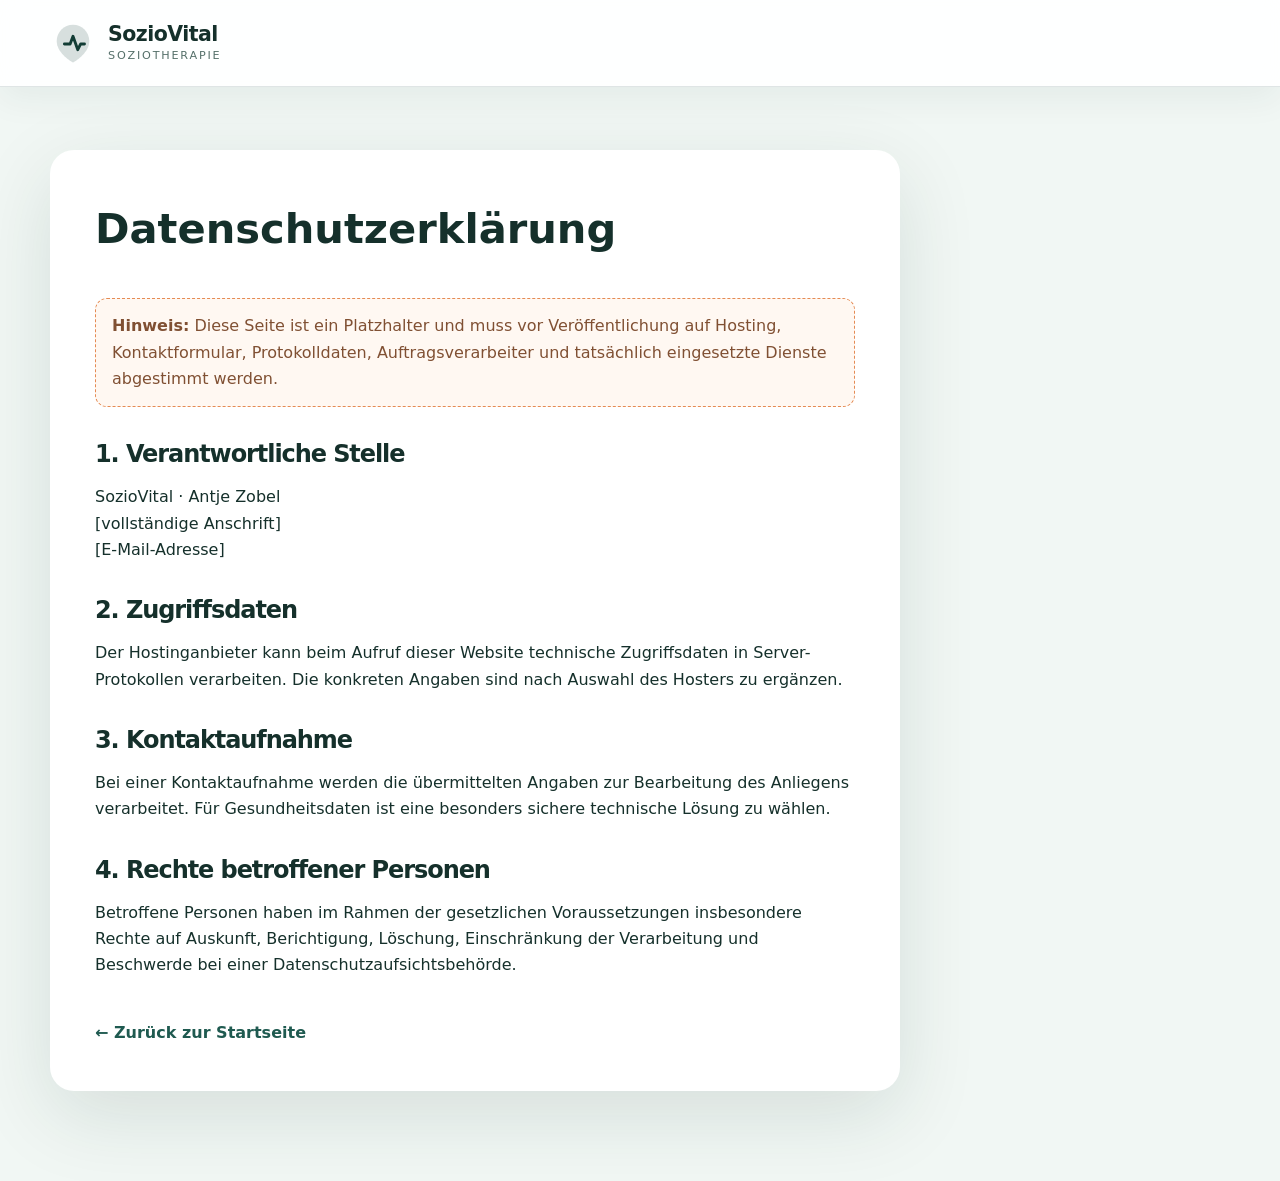
==== datenschutz.html @ 26640a77 "Add files via upload" ====
<!doctype html>
<html lang="de">
<head>
  <meta charset="utf-8">
  <meta name="viewport" content="width=device-width, initial-scale=1">
  <meta name="description" content="Datenschutzhinweise für die Website von SozioVital.">
  <meta name="robots" content="index,follow">
  <link rel="canonical" href="https://www.soziovital.de/datenschutz.html">
  <title>Datenschutz | SozioVital</title>
  <link rel="stylesheet" href="styles.css">
</head>
<body>
  <header class="site-header scrolled">
    <div class="container header-inner">
      <a class="brand" href="index.html">
        <span class="brand-mark" aria-hidden="true"><svg viewBox="0 0 48 48"><path d="M24 5C14.6 5 7 12.6 7 22c0 12 13.6 20.5 16.3 22.1.4.2 1 .2 1.4 0C27.4 42.5 41 34 41 22 41 12.6 33.4 5 24 5Z" fill="currentColor" opacity=".16"/><path d="M15 25h6l3-8 5 14 3-6h4" fill="none" stroke="currentColor" stroke-width="3" stroke-linecap="round" stroke-linejoin="round"/></svg></span>
        <span class="brand-copy"><strong>SozioVital</strong><small>Soziotherapie</small></span>
      </a>
    </div>
  </header>
  <main class="legal-page">
    <div class="container">
      <article class="legal-card">
        <h1>Datenschutzerklärung</h1>
        <p class="placeholder"><strong>Hinweis:</strong> Diese Seite ist ein Platzhalter und muss vor Veröffentlichung auf Hosting, Kontaktformular, Protokolldaten, Auftragsverarbeiter und tatsächlich eingesetzte Dienste abgestimmt werden.</p>
        <h2>1. Verantwortliche Stelle</h2>
        <p>SozioVital · Antje Zobel<br>[vollständige Anschrift]<br>[E-Mail-Adresse]</p>
        <h2>2. Zugriffsdaten</h2>
        <p>Der Hostinganbieter kann beim Aufruf dieser Website technische Zugriffsdaten in Server-Protokollen verarbeiten. Die konkreten Angaben sind nach Auswahl des Hosters zu ergänzen.</p>
        <h2>3. Kontaktaufnahme</h2>
        <p>Bei einer Kontaktaufnahme werden die übermittelten Angaben zur Bearbeitung des Anliegens verarbeitet. Für Gesundheitsdaten ist eine besonders sichere technische Lösung zu wählen.</p>
        <h2>4. Rechte betroffener Personen</h2>
        <p>Betroffene Personen haben im Rahmen der gesetzlichen Voraussetzungen insbesondere Rechte auf Auskunft, Berichtigung, Löschung, Einschränkung der Verarbeitung und Beschwerde bei einer Datenschutzaufsichtsbehörde.</p>
        <a class="back-link" href="index.html">← Zurück zur Startseite</a>
      </article>
    </div>
  </main>
</body>
</html>
---- styles.css ----
:root {
  --ink: #15302b;
  --muted-ink: #55706a;
  --green: #123c35;
  --green-2: #1f5a50;
  --mint: #dcece7;
  --mint-light: #f1f7f4;
  --warm: #e58b54;
  --warm-light: #f6dfce;
  --sand: #f4eee7;
  --white: #fff;
  --line: rgba(18, 60, 53, .13);
  --shadow: 0 24px 80px rgba(19, 48, 43, .12);
  --radius-lg: 32px;
  --radius-md: 22px;
  --radius-sm: 14px;
  --container: 1180px;
}

* { box-sizing: border-box; }
html { scroll-behavior: smooth; }
body {
  margin: 0;
  color: var(--ink);
  background: var(--white);
  font-family: Inter, ui-sans-serif, system-ui, -apple-system, BlinkMacSystemFont, "Segoe UI", sans-serif;
  line-height: 1.65;
  -webkit-font-smoothing: antialiased;
}
img, svg { display: block; max-width: 100%; }
a { color: inherit; text-decoration: none; }
button, input, select, textarea { font: inherit; }
button { cursor: pointer; }

.sr-only {
  position: absolute;
  width: 1px;
  height: 1px;
  padding: 0;
  margin: -1px;
  overflow: hidden;
  clip: rect(0, 0, 0, 0);
  white-space: nowrap;
  border: 0;
}
.skip-link {
  position: fixed;
  left: 16px;
  top: -60px;
  z-index: 9999;
  padding: 12px 18px;
  border-radius: 10px;
  background: var(--green);
  color: white;
  transition: top .2s;
}
.skip-link:focus { top: 16px; }
.container { width: min(calc(100% - 40px), var(--container)); margin-inline: auto; }
.section { padding: 112px 0; }

.site-header {
  position: fixed;
  inset: 0 0 auto 0;
  z-index: 1000;
  border-bottom: 1px solid transparent;
  transition: background .25s ease, border-color .25s ease, box-shadow .25s ease;
}
.site-header.scrolled {
  background: rgba(255, 255, 255, .92);
  border-color: var(--line);
  box-shadow: 0 12px 35px rgba(25, 50, 45, .06);
  backdrop-filter: blur(14px);
}
.header-inner { min-height: 86px; display: flex; align-items: center; justify-content: space-between; gap: 32px; }
.brand { display: inline-flex; align-items: center; gap: 12px; }
.brand-mark { width: 46px; height: 46px; display: grid; place-items: center; color: var(--green); }
.brand-copy { display: flex; flex-direction: column; line-height: 1.02; }
.brand-copy strong { font-size: 1.28rem; letter-spacing: -.025em; }
.brand-copy small { margin-top: 5px; color: var(--muted-ink); font-size: .7rem; letter-spacing: .16em; text-transform: uppercase; }
.main-nav { display: flex; align-items: center; gap: 30px; font-size: .94rem; font-weight: 650; }
.main-nav > a:not(.nav-cta) { position: relative; }
.main-nav > a:not(.nav-cta)::after { content: ""; position: absolute; left: 0; bottom: -8px; width: 0; height: 2px; background: var(--warm); transition: width .2s; }
.main-nav > a:not(.nav-cta):hover::after { width: 100%; }
.nav-cta { padding: 12px 19px; color: white; background: var(--green); border-radius: 999px; box-shadow: 0 8px 20px rgba(18, 60, 53, .16); }
.nav-toggle { display: none; background: none; border: 0; padding: 8px; }
.nav-toggle span:not(.sr-only) { display: block; width: 26px; height: 2px; background: var(--green); margin: 5px 0; transition: transform .2s, opacity .2s; }

.hero {
  position: relative;
  overflow: hidden;
  padding: 154px 0 54px;
  background:
    linear-gradient(120deg, rgba(241,247,244,.98), rgba(255,255,255,.96) 52%, rgba(249,240,232,.86)),
    radial-gradient(circle at 20% 20%, rgba(220,236,231,.8), transparent 35%);
}
.hero::before { content: ""; position: absolute; inset: 0; opacity: .34; background-image: linear-gradient(rgba(18,60,53,.035) 1px, transparent 1px), linear-gradient(90deg, rgba(18,60,53,.035) 1px, transparent 1px); background-size: 36px 36px; mask-image: linear-gradient(to bottom, black, transparent 72%); }
.hero-orb { position: absolute; border-radius: 50%; filter: blur(2px); pointer-events: none; }
.hero-orb-one { width: 420px; height: 420px; right: -210px; top: 25px; background: rgba(230, 139, 84, .12); }
.hero-orb-two { width: 250px; height: 250px; left: -120px; bottom: 80px; background: rgba(30, 92, 80, .1); }
.hero-grid { position: relative; display: grid; grid-template-columns: 1.02fr .98fr; gap: 68px; align-items: center; }
.hero-copy { padding: 30px 0 48px; }
.eyebrow { margin: 0 0 19px; display: flex; align-items: center; gap: 10px; color: var(--green-2); font-size: .75rem; font-weight: 800; letter-spacing: .16em; text-transform: uppercase; }
.eyebrow > span { width: 29px; height: 2px; background: var(--warm); }
.eyebrow.light { color: #d8ebe5; }
.hero h1 { max-width: 760px; margin: 0; font-size: clamp(3rem, 5.8vw, 5.35rem); line-height: .98; letter-spacing: -.065em; font-weight: 760; }
.hero h1 em { color: var(--green-2); font-family: Georgia, "Times New Roman", serif; font-weight: 400; }
.hero-text { max-width: 630px; margin: 30px 0 32px; color: var(--muted-ink); font-size: 1.12rem; }
.hero-actions { display: flex; flex-wrap: wrap; gap: 13px; }
.button { display: inline-flex; align-items: center; justify-content: center; min-height: 52px; padding: 0 23px; border: 0; border-radius: 999px; font-weight: 750; transition: transform .2s ease, box-shadow .2s ease, background .2s ease; }
.button:hover { transform: translateY(-2px); }
.button-primary { color: white; background: var(--green); box-shadow: 0 14px 30px rgba(18,60,53,.18); }
.button-primary:hover { background: var(--green-2); }
.button-secondary { background: white; border: 1px solid var(--line); box-shadow: 0 9px 25px rgba(26, 57, 51, .06); }
.button-warm { width: 100%; color: #352017; background: var(--warm-light); }
.button-warm:hover { background: #f3cbae; }
.trust-list { display: flex; flex-wrap: wrap; gap: 22px; list-style: none; padding: 0; margin: 30px 0 0; color: var(--muted-ink); font-size: .9rem; font-weight: 650; }
.trust-list li { display: flex; align-items: center; gap: 7px; }
.trust-list svg { width: 18px; height: 18px; fill: none; stroke: var(--warm); stroke-width: 2.5; }

.hero-visual { position: relative; min-height: 610px; display: grid; place-items: center; }
.visual-card { background: rgba(255,255,255,.9); border: 1px solid rgba(255,255,255,.75); box-shadow: var(--shadow); backdrop-filter: blur(8px); }
.visual-main { width: min(100%, 520px); padding: 26px 28px 29px; border-radius: 40px; transform: rotate(1.4deg); }
.visual-topline { display: flex; justify-content: space-between; align-items: center; }
.soft-label { color: var(--muted-ink); font-size: .74rem; font-weight: 800; letter-spacing: .12em; text-transform: uppercase; }
.status-dot { width: 10px; height: 10px; border-radius: 50%; background: #7ab49f; box-shadow: 0 0 0 7px rgba(122,180,159,.15); }
.path-illustration { margin: 16px -5px 0; }
.visual-caption { display: flex; align-items: baseline; gap: 8px; margin-top: -2px; }
.visual-caption strong { font-size: 1.1rem; }
.visual-caption span { color: var(--muted-ink); }
.mini-card { position: absolute; display: flex; align-items: center; gap: 12px; padding: 15px 19px; border-radius: 18px; }
.mini-card-one { left: -12px; top: 96px; }
.mini-card-two { right: -6px; bottom: 92px; }
.mini-icon { width: 40px; height: 40px; display: grid; place-items: center; border-radius: 12px; color: var(--green); background: var(--mint); }
.mini-icon.warm { color: #9a4f27; background: var(--warm-light); }
.mini-icon svg { width: 22px; fill: none; stroke: currentColor; stroke-width: 1.8; stroke-linecap: round; stroke-linejoin: round; }
.mini-card span:last-child { display: flex; flex-direction: column; line-height: 1.25; }
.mini-card strong { font-size: .92rem; }
.mini-card small { color: var(--muted-ink); font-size: .75rem; }

.hero-info-bar { position: relative; margin-top: 20px; padding: 22px 28px; display: flex; align-items: center; justify-content: space-between; gap: 30px; border: 1px solid rgba(18,60,53,.08); border-radius: 20px; background: rgba(255,255,255,.78); box-shadow: 0 16px 40px rgba(28, 58, 52, .06); }
.hero-info-bar > div { display: flex; align-items: center; gap: 16px; }
.hero-info-bar p { margin: 0; color: var(--muted-ink); font-size: .9rem; }
.hero-info-bar strong { color: var(--ink); }
.hero-info-bar > a { flex: 0 0 auto; color: var(--green-2); font-weight: 750; font-size: .9rem; }
.info-icon { flex: 0 0 auto; width: 42px; height: 42px; display: grid; place-items: center; color: var(--green); background: var(--mint); border-radius: 12px; }
.info-icon svg { width: 22px; fill: none; stroke: currentColor; stroke-width: 1.8; stroke-linecap: round; }

.section-heading { max-width: 690px; margin-bottom: 55px; }
.section-heading.centered { text-align: center; margin-inline: auto; }
.section-heading.centered .eyebrow { justify-content: center; }
h2 { margin: 0; font-size: clamp(2.3rem, 4.6vw, 4rem); line-height: 1.08; letter-spacing: -.045em; }
.section-heading > p:last-child { color: var(--muted-ink); font-size: 1.05rem; }
.service-grid { display: grid; grid-template-columns: repeat(3, 1fr); gap: 22px; }
.service-card { position: relative; min-height: 340px; padding: 34px; border: 1px solid var(--line); border-radius: var(--radius-md); background: white; overflow: hidden; transition: transform .25s ease, box-shadow .25s ease, border-color .25s ease; }
.service-card:hover { transform: translateY(-7px); border-color: rgba(18,60,53,.25); box-shadow: 0 22px 55px rgba(18,60,53,.09); }
.service-card.featured { background: var(--green); color: white; border-color: var(--green); box-shadow: 0 24px 60px rgba(18,60,53,.18); }
.service-card.featured p { color: #c8ddd7; }
.service-number { position: absolute; right: 27px; top: 23px; color: rgba(18,60,53,.13); font-family: Georgia, serif; font-size: 4rem; line-height: 1; }
.featured .service-number { color: rgba(255,255,255,.12); }
.service-icon { width: 60px; height: 60px; display: grid; place-items: center; margin-bottom: 42px; border-radius: 18px; color: var(--green); background: var(--mint); }
.featured .service-icon { color: #2f6a5d; background: #eaf4f0; }
.service-icon svg { width: 28px; fill: none; stroke: currentColor; stroke-width: 1.8; stroke-linecap: round; stroke-linejoin: round; }
.service-card h3 { margin: 0 0 12px; font-size: 1.35rem; letter-spacing: -.025em; }
.service-card p { margin: 0; color: var(--muted-ink); }

.muted-section { background: var(--mint-light); }
.process-grid { display: grid; grid-template-columns: .88fr 1.12fr; gap: 100px; align-items: start; }
.process-copy { position: sticky; top: 130px; }
.process-copy > p:not(.eyebrow) { color: var(--muted-ink); font-size: 1.05rem; }
.note-card { display: flex; gap: 15px; margin-top: 30px; padding: 20px; background: white; border: 1px solid var(--line); border-radius: 16px; }
.note-card > span { flex: 0 0 auto; width: 37px; height: 37px; display: grid; place-items: center; color: var(--green); background: var(--mint); border-radius: 11px; }
.note-card svg { width: 20px; fill: none; stroke: currentColor; stroke-width: 1.8; stroke-linecap: round; }
.note-card p { margin: 0; color: var(--muted-ink); font-size: .9rem; }
.note-card strong { color: var(--ink); }
.timeline { position: relative; list-style: none; padding: 0; margin: 0; }
.timeline::before { content: ""; position: absolute; left: 24px; top: 35px; bottom: 35px; width: 2px; background: linear-gradient(var(--green), var(--warm)); opacity: .22; }
.timeline li { position: relative; display: grid; grid-template-columns: 50px 1fr; gap: 24px; padding-bottom: 42px; }
.timeline li:last-child { padding-bottom: 0; }
.timeline-marker { position: relative; z-index: 1; width: 50px; height: 50px; display: grid; place-items: center; color: white; background: var(--green); border: 7px solid var(--mint-light); border-radius: 50%; font-weight: 800; box-shadow: 0 0 0 1px rgba(18,60,53,.13); }
.timeline li:nth-child(even) .timeline-marker { color: #7c3e20; background: var(--warm-light); }
.timeline h3 { margin: 4px 0 7px; font-size: 1.25rem; }
.timeline p { margin: 0; color: var(--muted-ink); }

.audience-section { padding-top: 94px; padding-bottom: 94px; }
.audience-grid { display: grid; grid-template-columns: 1fr 1fr; gap: 24px; }
.audience-card { position: relative; min-height: 430px; padding: 54px; border-radius: var(--radius-lg); overflow: hidden; }
.dark-card { color: white; background: var(--green); }
.dark-card p { color: #c8ddd7; }
.light-card { background: var(--warm-light); }
.audience-kicker { display: inline-block; margin-bottom: 45px; font-size: .74rem; font-weight: 800; text-transform: uppercase; letter-spacing: .15em; opacity: .75; }
.audience-card h2 { max-width: 570px; font-size: clamp(2.1rem, 3.8vw, 3.4rem); }
.audience-card p { max-width: 560px; }
.text-link { position: relative; z-index: 2; display: inline-flex; align-items: center; gap: 8px; margin-top: 16px; color: var(--green); font-weight: 800; }
.text-link.light { color: white; }
.decorative-rings { position: absolute; width: 270px; height: 270px; right: -75px; bottom: -85px; border: 38px solid rgba(255,255,255,.07); border-radius: 50%; box-shadow: 0 0 0 38px rgba(255,255,255,.045), 0 0 0 76px rgba(255,255,255,.025); }
.network-graphic { position: absolute; right: 28px; bottom: 17px; width: 190px; height: 130px; opacity: .35; }
.network-graphic::before, .network-graphic::after { content: ""; position: absolute; inset: 30px 35px; border: 2px solid var(--green); transform: rotate(20deg); }
.network-graphic::after { transform: rotate(-20deg); }
.network-graphic span { position: absolute; width: 25px; height: 25px; background: var(--green); border: 8px solid rgba(255,255,255,.55); border-radius: 50%; z-index: 1; }
.network-graphic span:nth-child(1) { left: 5px; top: 50px; }
.network-graphic span:nth-child(2) { left: 75px; top: 2px; }
.network-graphic span:nth-child(3) { right: 6px; top: 45px; }
.network-graphic span:nth-child(4) { left: 75px; bottom: 0; }

.about-section { background: #fff; }
.about-grid { display: grid; grid-template-columns: .85fr 1.15fr; gap: 85px; align-items: center; }
.portrait-placeholder { position: relative; min-height: 600px; display: flex; align-items: flex-end; justify-content: center; border-radius: 42px; background: linear-gradient(160deg, var(--mint), #f4eee7); overflow: hidden; box-shadow: 0 20px 60px rgba(18,60,53,.09); }
.portrait-sun { position: absolute; top: 55px; right: 50px; width: 145px; height: 145px; border-radius: 50%; background: rgba(229,139,84,.3); }
.portrait-shape { position: relative; z-index: 1; width: 86%; margin-bottom: -15px; }
.portrait-placeholder > p { position: absolute; z-index: 2; left: 22px; right: 22px; bottom: 22px; margin: 0; padding: 11px 14px; color: var(--muted-ink); background: rgba(255,255,255,.83); border-radius: 12px; text-align: center; font-size: .8rem; backdrop-filter: blur(10px); }
.about-copy .role { margin: 12px 0 26px; color: var(--warm); font-weight: 750; }
.about-copy .about-claim { margin: 0 0 25px; padding-left: 24px; border-left: 3px solid var(--warm); font-family: Georgia, serif; font-size: 1.35rem; line-height: 1.45; color: var(--green-2); }
.about-copy > p:not(.eyebrow):not(.role) { color: var(--muted-ink); }
.about-values { display: flex; flex-wrap: wrap; gap: 9px; margin-top: 26px; }
.about-values span { padding: 8px 13px; border-radius: 999px; color: var(--green); background: var(--mint-light); font-size: .8rem; font-weight: 750; }

.faq-section { background: var(--sand); }
.faq-grid { display: grid; grid-template-columns: .75fr 1.25fr; gap: 100px; align-items: start; }
.faq-intro { position: sticky; top: 130px; }
.faq-intro > p:last-child { color: var(--muted-ink); }
.accordion { border-top: 1px solid rgba(18,60,53,.16); }
.accordion-item { border-bottom: 1px solid rgba(18,60,53,.16); }
.accordion-item h3 { margin: 0; }
.accordion-item button { width: 100%; display: flex; align-items: center; justify-content: space-between; gap: 20px; padding: 25px 0; border: 0; background: none; color: var(--ink); text-align: left; font-weight: 780; font-size: 1.08rem; }
.accordion-item button > span { position: relative; width: 24px; height: 24px; flex: 0 0 auto; border-radius: 50%; background: rgba(18,60,53,.08); }
.accordion-item button > span::before, .accordion-item button > span::after { content: ""; position: absolute; left: 6px; right: 6px; top: 11px; height: 2px; background: var(--green); }
.accordion-item button > span::after { transform: rotate(90deg); transition: transform .2s; }
.accordion-item button[aria-expanded="true"] > span::after { transform: rotate(0); }
.accordion-panel { padding: 0 48px 25px 0; }
.accordion-panel p { margin: 0; color: var(--muted-ink); }

.contact-section { padding: 112px 0; color: white; background: var(--green); }
.contact-grid { display: grid; grid-template-columns: .84fr 1.16fr; gap: 90px; align-items: center; }
.contact-copy > p:not(.eyebrow) { max-width: 550px; color: #c7ddd7; }
.contact-details { display: grid; gap: 20px; margin-top: 35px; }
.contact-details > div { display: flex; align-items: center; gap: 14px; }
.contact-icon { width: 44px; height: 44px; display: grid; place-items: center; border-radius: 13px; color: #f5d4bf; background: rgba(255,255,255,.08); }
.contact-icon svg { width: 21px; fill: none; stroke: currentColor; stroke-width: 1.8; stroke-linecap: round; stroke-linejoin: round; }
.contact-details div > span:last-child { display: flex; flex-direction: column; line-height: 1.35; }
.contact-details small { color: #9dbbb3; }
.contact-details strong { font-size: .95rem; }
.contact-form { padding: 37px; border-radius: 28px; background: white; color: var(--ink); box-shadow: 0 35px 85px rgba(0,0,0,.2); }
.form-heading { margin-bottom: 23px; }
.form-heading h3 { margin: 0 0 5px; font-size: 1.45rem; }
.form-heading p { margin: 0; color: var(--muted-ink); font-size: .84rem; }
.form-row { display: grid; grid-template-columns: 1fr 1fr; gap: 14px; }
.contact-form label:not(.consent) { display: grid; gap: 7px; margin-bottom: 14px; }
.contact-form label > span { font-size: .82rem; font-weight: 750; }
.contact-form input, .contact-form select, .contact-form textarea { width: 100%; border: 1px solid var(--line); border-radius: 12px; background: #f8faf9; color: var(--ink); outline: none; }
.contact-form input, .contact-form select { height: 48px; padding: 0 13px; }
.contact-form textarea { padding: 12px 13px; resize: vertical; }
.contact-form input:focus, .contact-form select:focus, .contact-form textarea:focus { border-color: var(--green-2); box-shadow: 0 0 0 3px rgba(31,90,80,.1); }
.consent { display: grid; grid-template-columns: auto 1fr; align-items: start; gap: 9px; margin: 5px 0 17px; color: var(--muted-ink); }
.consent input { width: 17px; height: 17px; margin-top: 3px; accent-color: var(--green); }
.consent span { font-size: .72rem !important; font-weight: 500 !important; }
.form-status { min-height: 20px; margin: 10px 0 0; color: var(--green-2); font-size: .82rem; text-align: center; }

.site-footer { padding: 48px 0 24px; background: #0c2924; color: white; }
.footer-top { display: grid; grid-template-columns: 1fr 1.2fr auto; align-items: center; gap: 50px; padding-bottom: 35px; border-bottom: 1px solid rgba(255,255,255,.1); }
.footer-brand .brand-mark { color: white; }
.footer-brand .brand-copy small { color: #9dbbb3; }
.footer-top > p { color: #9dbbb3; font-size: .88rem; }
.footer-top nav { display: flex; gap: 22px; font-size: .84rem; font-weight: 700; }
.footer-bottom { display: flex; align-items: center; justify-content: space-between; gap: 30px; padding-top: 22px; color: #88a9a1; font-size: .78rem; }
.footer-bottom p { margin: 0; }
.footer-bottom div { display: flex; gap: 18px; }

.legal-page { min-height: 100vh; padding: 150px 0 90px; background: var(--mint-light); }
.legal-card { max-width: 850px; padding: 45px; background: white; border-radius: 24px; box-shadow: var(--shadow); }
.legal-card h1 { margin-top: 0; font-size: 2.6rem; }
.legal-card h2 { margin-top: 35px; font-size: 1.5rem; }
.placeholder { padding: 14px 16px; border: 1px dashed var(--warm); border-radius: 12px; background: #fff8f2; color: #805033; }
.back-link { display: inline-flex; margin-top: 25px; color: var(--green-2); font-weight: 800; }

.demo-notice { position: fixed; inset: 0; z-index: 2000; display: grid; place-items: center; padding: 20px; background: rgba(4,18,16,.64); backdrop-filter: blur(5px); }
.demo-notice[hidden] { display: none; }
.demo-notice > div { max-width: 430px; padding: 30px; border-radius: 20px; background: white; box-shadow: var(--shadow); }
.demo-notice strong { font-size: 1.2rem; }
.demo-notice p { color: var(--muted-ink); }
.demo-notice button { border: 0; border-radius: 999px; padding: 10px 17px; color: white; background: var(--green); font-weight: 750; }

.reveal { opacity: 1; transform: none; }
.js .reveal { opacity: 0; transform: translateY(18px); transition: opacity .65s ease, transform .65s ease; }
.js .reveal.visible { opacity: 1; transform: none; }

@media (max-width: 980px) {
  .section { padding: 86px 0; }
  .nav-toggle { display: block; z-index: 2; }
  .main-nav { position: absolute; top: 74px; left: 20px; right: 20px; display: none; flex-direction: column; align-items: stretch; gap: 4px; padding: 16px; border: 1px solid var(--line); border-radius: 18px; background: rgba(255,255,255,.98); box-shadow: var(--shadow); }
  .main-nav.open { display: flex; }
  .main-nav a { padding: 10px 12px; }
  .nav-cta { text-align: center; margin-top: 4px; }
  .hero-grid, .process-grid, .about-grid, .faq-grid, .contact-grid { grid-template-columns: 1fr; gap: 60px; }
  .hero-copy { padding-bottom: 0; }
  .hero-visual { min-height: 560px; }
  .process-copy, .faq-intro { position: static; }
  .service-grid { grid-template-columns: 1fr 1fr; }
  .service-card:last-child { grid-column: 1 / -1; }
  .audience-grid { grid-template-columns: 1fr; }
  .about-grid { grid-template-columns: .9fr 1.1fr; gap: 45px; }
  .portrait-placeholder { min-height: 520px; }
  .contact-grid { grid-template-columns: 1fr; }
  .footer-top { grid-template-columns: 1fr; gap: 20px; }
}

@media (max-width: 700px) {
  .container { width: min(calc(100% - 28px), var(--container)); }
  .header-inner { min-height: 72px; }
  .brand-mark { width: 40px; height: 40px; }
  .brand-copy strong { font-size: 1.1rem; }
  .hero { padding-top: 118px; }
  .hero h1 { font-size: clamp(2.7rem, 14vw, 4.2rem); }
  .hero-text { font-size: 1rem; }
  .button { width: 100%; }
  .trust-list { gap: 12px 18px; }
  .hero-visual { min-height: 460px; margin-top: -15px; }
  .visual-main { padding: 20px; border-radius: 28px; }
  .mini-card { padding: 11px 13px; }
  .mini-card-one { left: -2px; top: 42px; }
  .mini-card-two { right: -2px; bottom: 38px; }
  .mini-icon { width: 34px; height: 34px; }
  .hero-info-bar { align-items: flex-start; flex-direction: column; padding: 20px; }
  .hero-info-bar > div { align-items: flex-start; }
  .service-grid { grid-template-columns: 1fr; }
  .service-card:last-child { grid-column: auto; }
  .service-card { min-height: auto; }
  .process-grid { gap: 45px; }
  .audience-card { min-height: 400px; padding: 34px 28px; }
  .about-grid { grid-template-columns: 1fr; }
  .portrait-placeholder { min-height: 500px; }
  .faq-grid { gap: 42px; }
  .contact-form { padding: 25px 19px; }
  .form-row { grid-template-columns: 1fr; gap: 0; }
  .footer-top nav { flex-wrap: wrap; }
  .footer-bottom { align-items: flex-start; flex-direction: column; }
  .legal-card { padding: 28px 20px; }
}

@media (prefers-reduced-motion: reduce) {
  *, *::before, *::after { scroll-behavior: auto !important; animation-duration: .001ms !important; transition-duration: .001ms !important; }
  .reveal { opacity: 1; transform: none; }
}
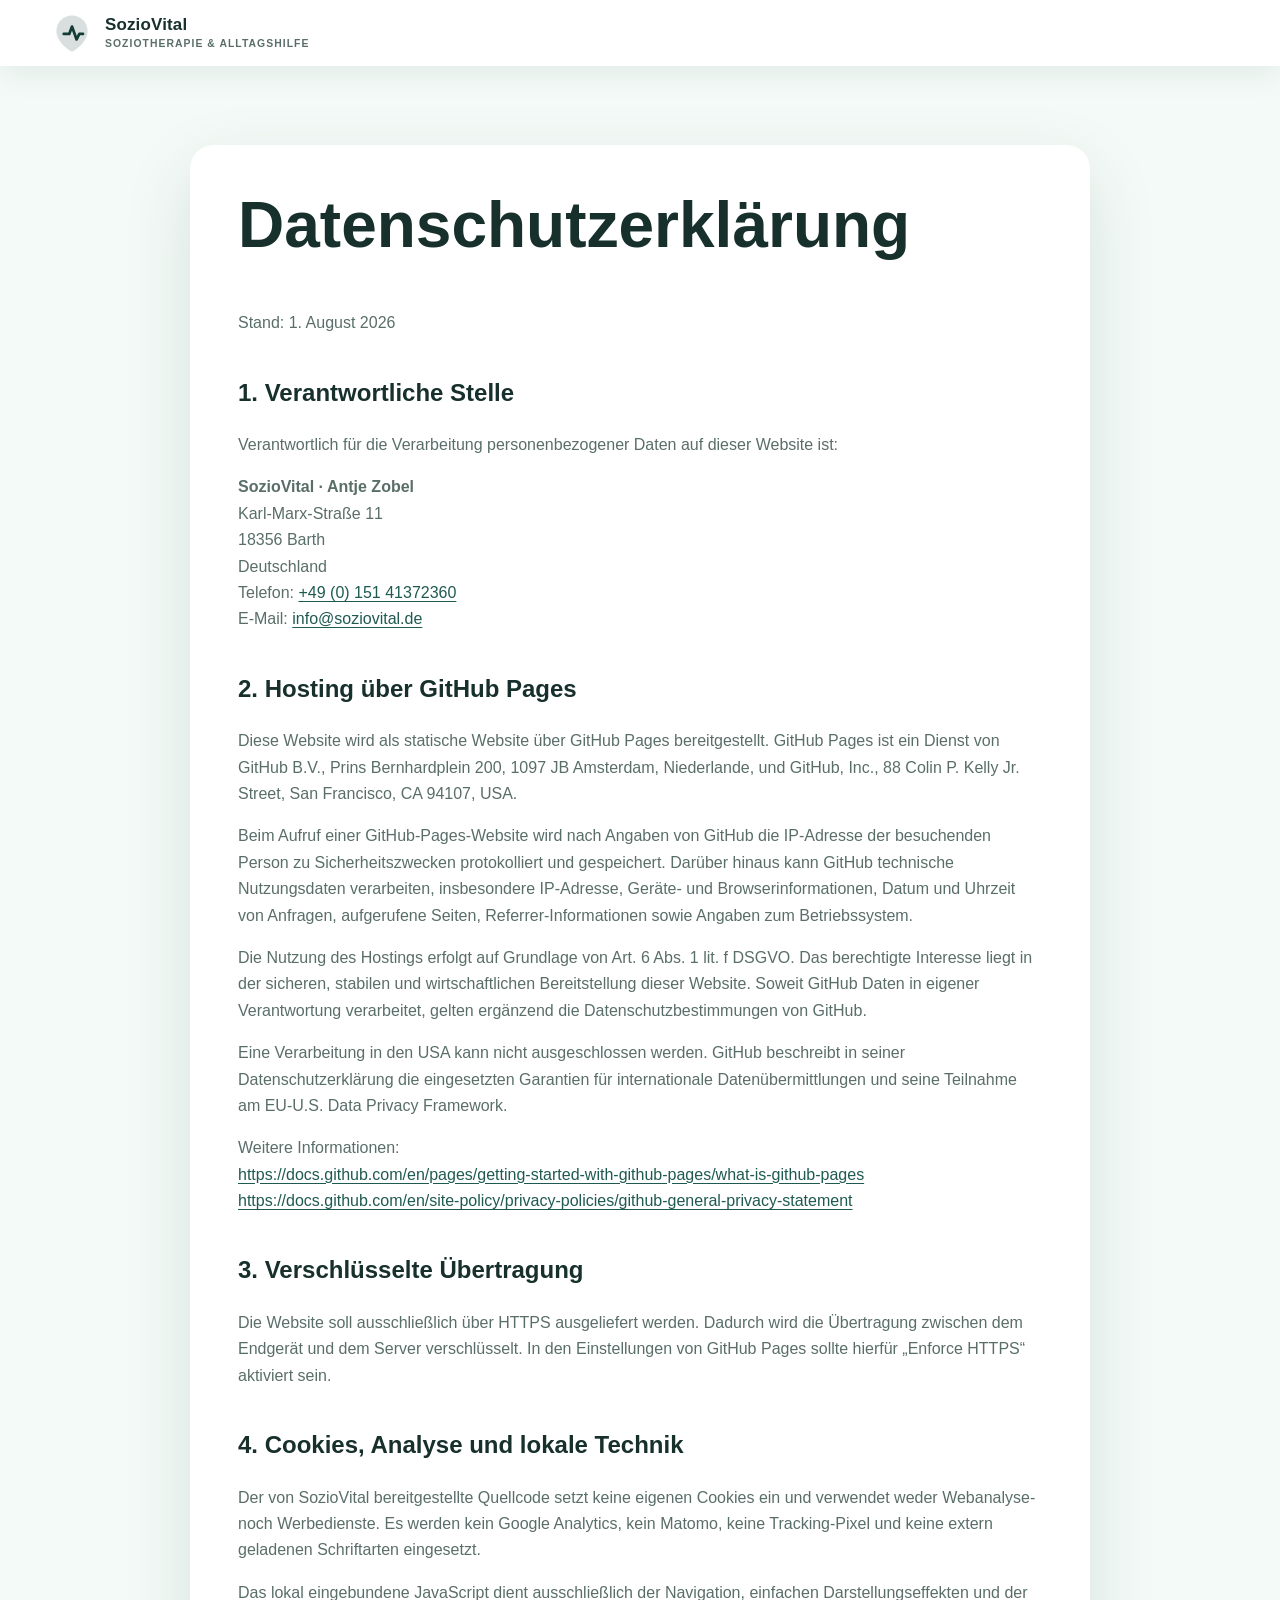
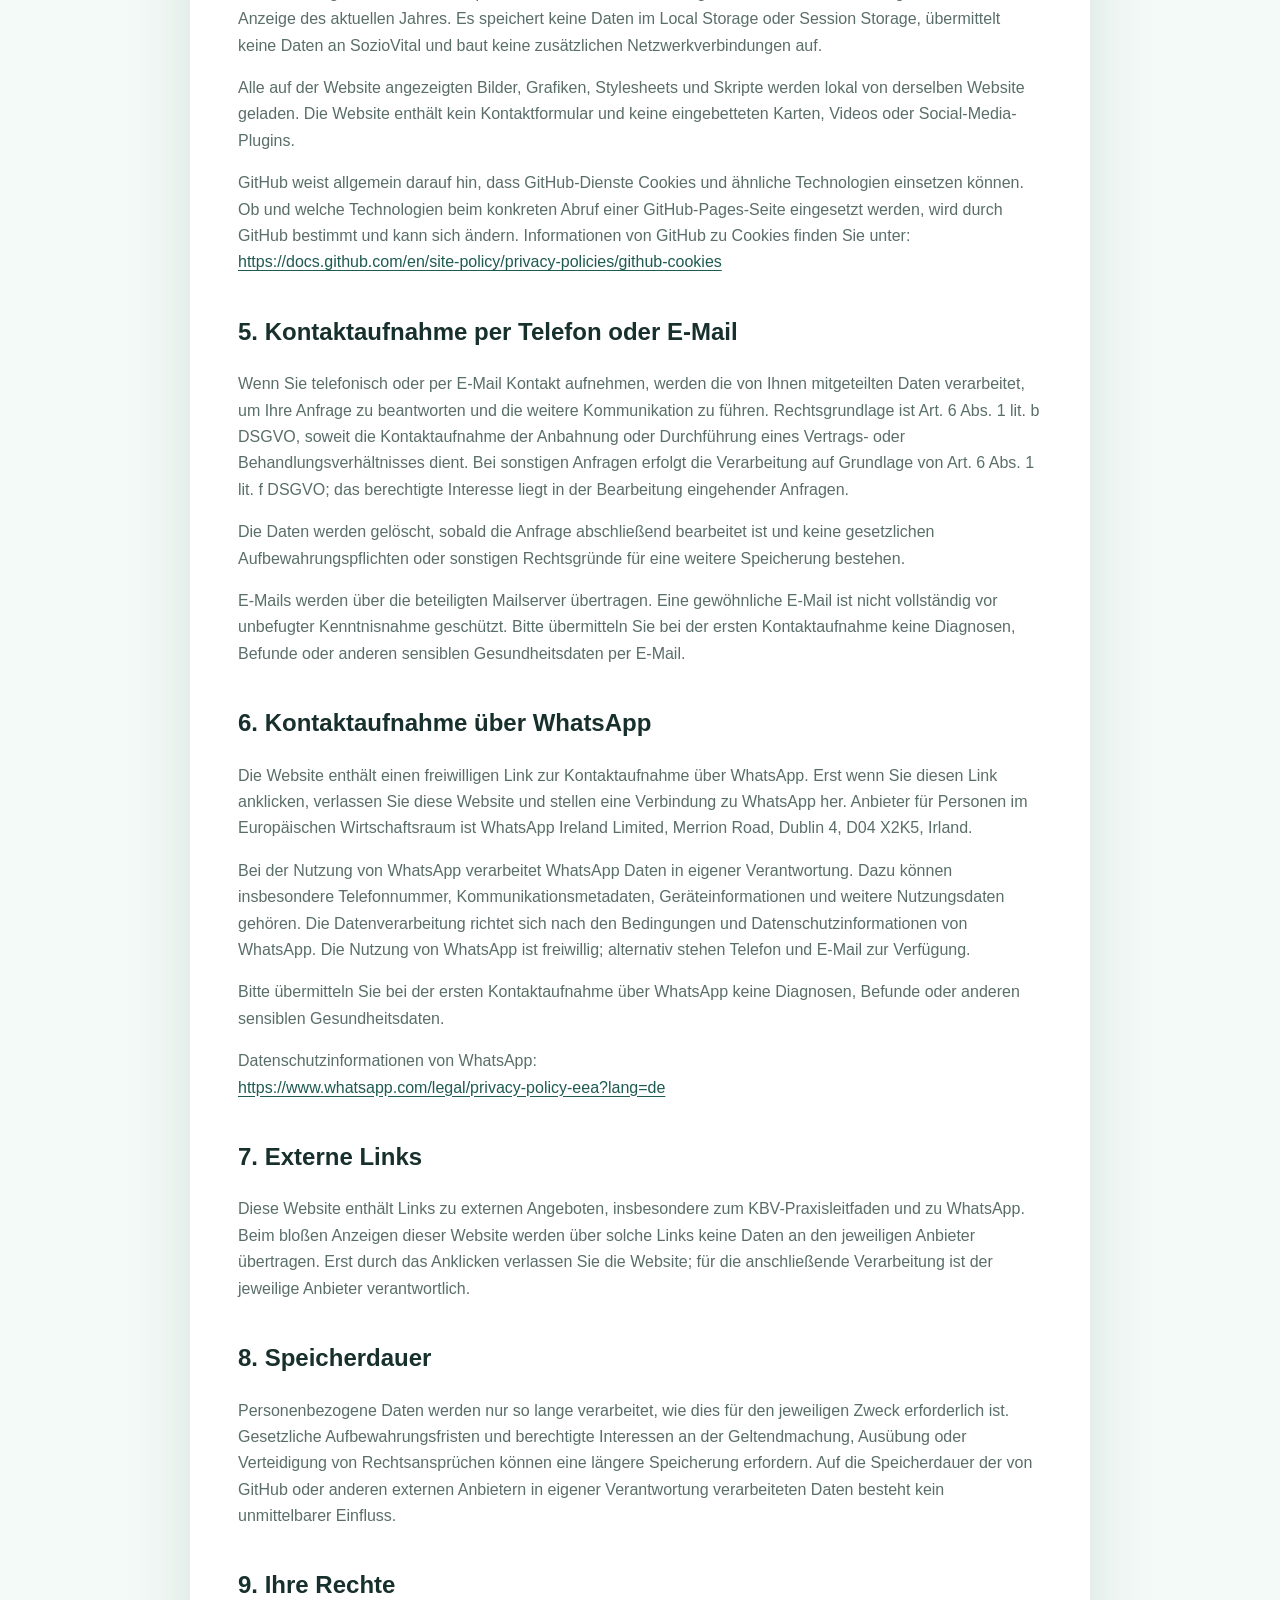
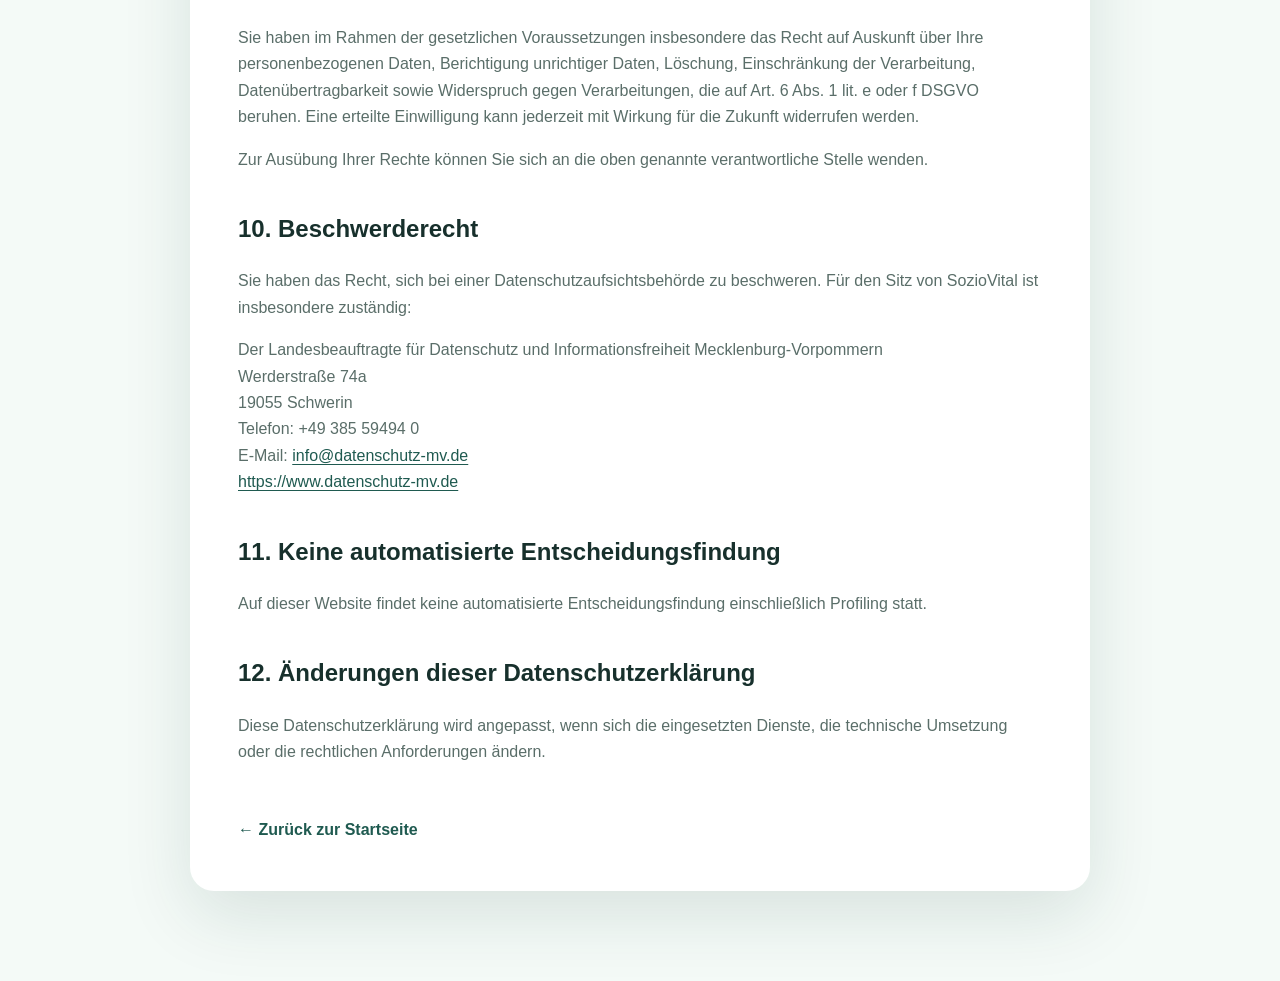
==== commit 7c832f51: "Add files via upload" ====
--- a/datenschutz.html
+++ b/datenschutz.html
@@ -4,36 +4,56 @@
   <meta charset="utf-8">
   <meta name="viewport" content="width=device-width, initial-scale=1">
   <meta name="description" content="Datenschutzhinweise für die Website von SozioVital.">
-  <meta name="robots" content="index,follow">
+  <meta name="robots" content="noindex,follow">
   <link rel="canonical" href="https://www.soziovital.de/datenschutz.html">
   <title>Datenschutz | SozioVital</title>
   <link rel="stylesheet" href="styles.css">
 </head>
 <body>
-  <header class="site-header scrolled">
-    <div class="container header-inner">
-      <a class="brand" href="index.html">
-        <span class="brand-mark" aria-hidden="true"><svg viewBox="0 0 48 48"><path d="M24 5C14.6 5 7 12.6 7 22c0 12 13.6 20.5 16.3 22.1.4.2 1 .2 1.4 0C27.4 42.5 41 34 41 22 41 12.6 33.4 5 24 5Z" fill="currentColor" opacity=".16"/><path d="M15 25h6l3-8 5 14 3-6h4" fill="none" stroke="currentColor" stroke-width="3" stroke-linecap="round" stroke-linejoin="round"/></svg></span>
-        <span class="brand-copy"><strong>SozioVital</strong><small>Soziotherapie</small></span>
-      </a>
-    </div>
-  </header>
-  <main class="legal-page">
-    <div class="container">
-      <article class="legal-card">
-        <h1>Datenschutzerklärung</h1>
-        <p class="placeholder"><strong>Hinweis:</strong> Diese Seite ist ein Platzhalter und muss vor Veröffentlichung auf Hosting, Kontaktformular, Protokolldaten, Auftragsverarbeiter und tatsächlich eingesetzte Dienste abgestimmt werden.</p>
-        <h2>1. Verantwortliche Stelle</h2>
-        <p>SozioVital · Antje Zobel<br>[vollständige Anschrift]<br>[E-Mail-Adresse]</p>
-        <h2>2. Zugriffsdaten</h2>
-        <p>Der Hostinganbieter kann beim Aufruf dieser Website technische Zugriffsdaten in Server-Protokollen verarbeiten. Die konkreten Angaben sind nach Auswahl des Hosters zu ergänzen.</p>
-        <h2>3. Kontaktaufnahme</h2>
-        <p>Bei einer Kontaktaufnahme werden die übermittelten Angaben zur Bearbeitung des Anliegens verarbeitet. Für Gesundheitsdaten ist eine besonders sichere technische Lösung zu wählen.</p>
-        <h2>4. Rechte betroffener Personen</h2>
-        <p>Betroffene Personen haben im Rahmen der gesetzlichen Voraussetzungen insbesondere Rechte auf Auskunft, Berichtigung, Löschung, Einschränkung der Verarbeitung und Beschwerde bei einer Datenschutzaufsichtsbehörde.</p>
-        <a class="back-link" href="index.html">← Zurück zur Startseite</a>
-      </article>
-    </div>
-  </main>
+  <header class="site-header scrolled"><div class="container header-inner"><a class="brand" href="index.html"><span class="brand-mark" aria-hidden="true"><svg viewBox="0 0 48 48"><path d="M24 5C14.6 5 7 12.6 7 22c0 12 13.6 20.5 16.3 22.1.4.2 1 .2 1.4 0C27.4 42.5 41 34 41 22 41 12.6 33.4 5 24 5Z" fill="currentColor" opacity=".16"/><path d="M15 25h6l3-8 5 14 3-6h4" fill="none" stroke="currentColor" stroke-width="3" stroke-linecap="round" stroke-linejoin="round"/></svg></span><span class="brand-copy"><strong>SozioVital</strong><small>Soziotherapie & Alltagshilfe</small></span></a></div></header>
+  <main class="legal-page"><div class="container"><article class="legal-card">
+    <h1>Datenschutzerklärung</h1>
+    <p>Stand: 1. August 2026</p>
+    <h2>1. Verantwortliche Stelle</h2>
+    <p>Verantwortlich für die Verarbeitung personenbezogener Daten auf dieser Website ist:</p>
+    <p><strong>SozioVital · Antje Zobel</strong><br>Karl-Marx-Straße 11<br>18356 Barth<br>Deutschland<br>Telefon: <a href="tel:+4915141372360">+49 (0) 151 41372360</a><br>E-Mail: <a href="mailto:info@soziovital.de">info@soziovital.de</a></p>
+    <h2>2. Hosting über GitHub Pages</h2>
+    <p>Diese Website wird als statische Website über GitHub Pages bereitgestellt. GitHub Pages ist ein Dienst von GitHub B.V., Prins Bernhardplein 200, 1097 JB Amsterdam, Niederlande, und GitHub, Inc., 88 Colin P. Kelly Jr. Street, San Francisco, CA 94107, USA.</p>
+    <p>Beim Aufruf einer GitHub-Pages-Website wird nach Angaben von GitHub die IP-Adresse der besuchenden Person zu Sicherheitszwecken protokolliert und gespeichert. Darüber hinaus kann GitHub technische Nutzungsdaten verarbeiten, insbesondere IP-Adresse, Geräte- und Browserinformationen, Datum und Uhrzeit von Anfragen, aufgerufene Seiten, Referrer-Informationen sowie Angaben zum Betriebssystem.</p>
+    <p>Die Nutzung des Hostings erfolgt auf Grundlage von Art. 6 Abs. 1 lit. f DSGVO. Das berechtigte Interesse liegt in der sicheren, stabilen und wirtschaftlichen Bereitstellung dieser Website. Soweit GitHub Daten in eigener Verantwortung verarbeitet, gelten ergänzend die Datenschutzbestimmungen von GitHub.</p>
+    <p>Eine Verarbeitung in den USA kann nicht ausgeschlossen werden. GitHub beschreibt in seiner Datenschutzerklärung die eingesetzten Garantien für internationale Datenübermittlungen und seine Teilnahme am EU-U.S. Data Privacy Framework.</p>
+    <p>Weitere Informationen:<br><a href="https://docs.github.com/en/pages/getting-started-with-github-pages/what-is-github-pages" target="_blank" rel="noopener noreferrer">https://docs.github.com/en/pages/getting-started-with-github-pages/what-is-github-pages</a><br><a href="https://docs.github.com/en/site-policy/privacy-policies/github-general-privacy-statement" target="_blank" rel="noopener noreferrer">https://docs.github.com/en/site-policy/privacy-policies/github-general-privacy-statement</a></p>
+    <h2>3. Verschlüsselte Übertragung</h2>
+    <p>Die Website soll ausschließlich über HTTPS ausgeliefert werden. Dadurch wird die Übertragung zwischen dem Endgerät und dem Server verschlüsselt. In den Einstellungen von GitHub Pages sollte hierfür „Enforce HTTPS“ aktiviert sein.</p>
+    <h2>4. Cookies, Analyse und lokale Technik</h2>
+    <p>Der von SozioVital bereitgestellte Quellcode setzt keine eigenen Cookies ein und verwendet weder Webanalyse- noch Werbedienste. Es werden kein Google Analytics, kein Matomo, keine Tracking-Pixel und keine extern geladenen Schriftarten eingesetzt.</p>
+    <p>Das lokal eingebundene JavaScript dient ausschließlich der Navigation, einfachen Darstellungseffekten und der Anzeige des aktuellen Jahres. Es speichert keine Daten im Local Storage oder Session Storage, übermittelt keine Daten an SozioVital und baut keine zusätzlichen Netzwerkverbindungen auf.</p>
+    <p>Alle auf der Website angezeigten Bilder, Grafiken, Stylesheets und Skripte werden lokal von derselben Website geladen. Die Website enthält kein Kontaktformular und keine eingebetteten Karten, Videos oder Social-Media-Plugins.</p>
+    <p>GitHub weist allgemein darauf hin, dass GitHub-Dienste Cookies und ähnliche Technologien einsetzen können. Ob und welche Technologien beim konkreten Abruf einer GitHub-Pages-Seite eingesetzt werden, wird durch GitHub bestimmt und kann sich ändern. Informationen von GitHub zu Cookies finden Sie unter:<br><a href="https://docs.github.com/en/site-policy/privacy-policies/github-cookies" target="_blank" rel="noopener noreferrer">https://docs.github.com/en/site-policy/privacy-policies/github-cookies</a></p>
+    <h2>5. Kontaktaufnahme per Telefon oder E-Mail</h2>
+    <p>Wenn Sie telefonisch oder per E-Mail Kontakt aufnehmen, werden die von Ihnen mitgeteilten Daten verarbeitet, um Ihre Anfrage zu beantworten und die weitere Kommunikation zu führen. Rechtsgrundlage ist Art. 6 Abs. 1 lit. b DSGVO, soweit die Kontaktaufnahme der Anbahnung oder Durchführung eines Vertrags- oder Behandlungsverhältnisses dient. Bei sonstigen Anfragen erfolgt die Verarbeitung auf Grundlage von Art. 6 Abs. 1 lit. f DSGVO; das berechtigte Interesse liegt in der Bearbeitung eingehender Anfragen.</p>
+    <p>Die Daten werden gelöscht, sobald die Anfrage abschließend bearbeitet ist und keine gesetzlichen Aufbewahrungspflichten oder sonstigen Rechtsgründe für eine weitere Speicherung bestehen.</p>
+    <p>E-Mails werden über die beteiligten Mailserver übertragen. Eine gewöhnliche E-Mail ist nicht vollständig vor unbefugter Kenntnisnahme geschützt. Bitte übermitteln Sie bei der ersten Kontaktaufnahme keine Diagnosen, Befunde oder anderen sensiblen Gesundheitsdaten per E-Mail.</p>
+    <h2>6. Kontaktaufnahme über WhatsApp</h2>
+    <p>Die Website enthält einen freiwilligen Link zur Kontaktaufnahme über WhatsApp. Erst wenn Sie diesen Link anklicken, verlassen Sie diese Website und stellen eine Verbindung zu WhatsApp her. Anbieter für Personen im Europäischen Wirtschaftsraum ist WhatsApp Ireland Limited, Merrion Road, Dublin 4, D04 X2K5, Irland.</p>
+    <p>Bei der Nutzung von WhatsApp verarbeitet WhatsApp Daten in eigener Verantwortung. Dazu können insbesondere Telefonnummer, Kommunikationsmetadaten, Geräteinformationen und weitere Nutzungsdaten gehören. Die Datenverarbeitung richtet sich nach den Bedingungen und Datenschutzinformationen von WhatsApp. Die Nutzung von WhatsApp ist freiwillig; alternativ stehen Telefon und E-Mail zur Verfügung.</p>
+    <p>Bitte übermitteln Sie bei der ersten Kontaktaufnahme über WhatsApp keine Diagnosen, Befunde oder anderen sensiblen Gesundheitsdaten.</p>
+    <p>Datenschutzinformationen von WhatsApp:<br><a href="https://www.whatsapp.com/legal/privacy-policy-eea?lang=de" target="_blank" rel="noopener noreferrer">https://www.whatsapp.com/legal/privacy-policy-eea?lang=de</a></p>
+    <h2>7. Externe Links</h2>
+    <p>Diese Website enthält Links zu externen Angeboten, insbesondere zum KBV-Praxisleitfaden und zu WhatsApp. Beim bloßen Anzeigen dieser Website werden über solche Links keine Daten an den jeweiligen Anbieter übertragen. Erst durch das Anklicken verlassen Sie die Website; für die anschließende Verarbeitung ist der jeweilige Anbieter verantwortlich.</p>
+    <h2>8. Speicherdauer</h2>
+    <p>Personenbezogene Daten werden nur so lange verarbeitet, wie dies für den jeweiligen Zweck erforderlich ist. Gesetzliche Aufbewahrungsfristen und berechtigte Interessen an der Geltendmachung, Ausübung oder Verteidigung von Rechtsansprüchen können eine längere Speicherung erfordern. Auf die Speicherdauer der von GitHub oder anderen externen Anbietern in eigener Verantwortung verarbeiteten Daten besteht kein unmittelbarer Einfluss.</p>
+    <h2>9. Ihre Rechte</h2>
+    <p>Sie haben im Rahmen der gesetzlichen Voraussetzungen insbesondere das Recht auf Auskunft über Ihre personenbezogenen Daten, Berichtigung unrichtiger Daten, Löschung, Einschränkung der Verarbeitung, Datenübertragbarkeit sowie Widerspruch gegen Verarbeitungen, die auf Art. 6 Abs. 1 lit. e oder f DSGVO beruhen. Eine erteilte Einwilligung kann jederzeit mit Wirkung für die Zukunft widerrufen werden.</p>
+    <p>Zur Ausübung Ihrer Rechte können Sie sich an die oben genannte verantwortliche Stelle wenden.</p>
+    <h2>10. Beschwerderecht</h2>
+    <p>Sie haben das Recht, sich bei einer Datenschutzaufsichtsbehörde zu beschweren. Für den Sitz von SozioVital ist insbesondere zuständig:</p>
+    <p>Der Landesbeauftragte für Datenschutz und Informationsfreiheit Mecklenburg-Vorpommern<br>Werderstraße 74a<br>19055 Schwerin<br>Telefon: +49 385 59494 0<br>E-Mail: <a href="mailto:info@datenschutz-mv.de">info@datenschutz-mv.de</a><br><a href="https://www.datenschutz-mv.de" target="_blank" rel="noopener noreferrer">https://www.datenschutz-mv.de</a></p>
+    <h2>11. Keine automatisierte Entscheidungsfindung</h2>
+    <p>Auf dieser Website findet keine automatisierte Entscheidungsfindung einschließlich Profiling statt.</p>
+    <h2>12. Änderungen dieser Datenschutzerklärung</h2>
+    <p>Diese Datenschutzerklärung wird angepasst, wenn sich die eingesetzten Dienste, die technische Umsetzung oder die rechtlichen Anforderungen ändern.</p>
+    <a class="back-link" href="index.html">← Zurück zur Startseite</a>
+  </article></div></main>
 </body>
 </html>
--- a/styles.css
+++ b/styles.css
@@ -1,342 +1 @@
-:root {
-  --ink: #15302b;
-  --muted-ink: #55706a;
-  --green: #123c35;
-  --green-2: #1f5a50;
-  --mint: #dcece7;
-  --mint-light: #f1f7f4;
-  --warm: #e58b54;
-  --warm-light: #f6dfce;
-  --sand: #f4eee7;
-  --white: #fff;
-  --line: rgba(18, 60, 53, .13);
-  --shadow: 0 24px 80px rgba(19, 48, 43, .12);
-  --radius-lg: 32px;
-  --radius-md: 22px;
-  --radius-sm: 14px;
-  --container: 1180px;
-}
-
-* { box-sizing: border-box; }
-html { scroll-behavior: smooth; }
-body {
-  margin: 0;
-  color: var(--ink);
-  background: var(--white);
-  font-family: Inter, ui-sans-serif, system-ui, -apple-system, BlinkMacSystemFont, "Segoe UI", sans-serif;
-  line-height: 1.65;
-  -webkit-font-smoothing: antialiased;
-}
-img, svg { display: block; max-width: 100%; }
-a { color: inherit; text-decoration: none; }
-button, input, select, textarea { font: inherit; }
-button { cursor: pointer; }
-
-.sr-only {
-  position: absolute;
-  width: 1px;
-  height: 1px;
-  padding: 0;
-  margin: -1px;
-  overflow: hidden;
-  clip: rect(0, 0, 0, 0);
-  white-space: nowrap;
-  border: 0;
-}
-.skip-link {
-  position: fixed;
-  left: 16px;
-  top: -60px;
-  z-index: 9999;
-  padding: 12px 18px;
-  border-radius: 10px;
-  background: var(--green);
-  color: white;
-  transition: top .2s;
-}
-.skip-link:focus { top: 16px; }
-.container { width: min(calc(100% - 40px), var(--container)); margin-inline: auto; }
-.section { padding: 112px 0; }
-
-.site-header {
-  position: fixed;
-  inset: 0 0 auto 0;
-  z-index: 1000;
-  border-bottom: 1px solid transparent;
-  transition: background .25s ease, border-color .25s ease, box-shadow .25s ease;
-}
-.site-header.scrolled {
-  background: rgba(255, 255, 255, .92);
-  border-color: var(--line);
-  box-shadow: 0 12px 35px rgba(25, 50, 45, .06);
-  backdrop-filter: blur(14px);
-}
-.header-inner { min-height: 86px; display: flex; align-items: center; justify-content: space-between; gap: 32px; }
-.brand { display: inline-flex; align-items: center; gap: 12px; }
-.brand-mark { width: 46px; height: 46px; display: grid; place-items: center; color: var(--green); }
-.brand-copy { display: flex; flex-direction: column; line-height: 1.02; }
-.brand-copy strong { font-size: 1.28rem; letter-spacing: -.025em; }
-.brand-copy small { margin-top: 5px; color: var(--muted-ink); font-size: .7rem; letter-spacing: .16em; text-transform: uppercase; }
-.main-nav { display: flex; align-items: center; gap: 30px; font-size: .94rem; font-weight: 650; }
-.main-nav > a:not(.nav-cta) { position: relative; }
-.main-nav > a:not(.nav-cta)::after { content: ""; position: absolute; left: 0; bottom: -8px; width: 0; height: 2px; background: var(--warm); transition: width .2s; }
-.main-nav > a:not(.nav-cta):hover::after { width: 100%; }
-.nav-cta { padding: 12px 19px; color: white; background: var(--green); border-radius: 999px; box-shadow: 0 8px 20px rgba(18, 60, 53, .16); }
-.nav-toggle { display: none; background: none; border: 0; padding: 8px; }
-.nav-toggle span:not(.sr-only) { display: block; width: 26px; height: 2px; background: var(--green); margin: 5px 0; transition: transform .2s, opacity .2s; }
-
-.hero {
-  position: relative;
-  overflow: hidden;
-  padding: 154px 0 54px;
-  background:
-    linear-gradient(120deg, rgba(241,247,244,.98), rgba(255,255,255,.96) 52%, rgba(249,240,232,.86)),
-    radial-gradient(circle at 20% 20%, rgba(220,236,231,.8), transparent 35%);
-}
-.hero::before { content: ""; position: absolute; inset: 0; opacity: .34; background-image: linear-gradient(rgba(18,60,53,.035) 1px, transparent 1px), linear-gradient(90deg, rgba(18,60,53,.035) 1px, transparent 1px); background-size: 36px 36px; mask-image: linear-gradient(to bottom, black, transparent 72%); }
-.hero-orb { position: absolute; border-radius: 50%; filter: blur(2px); pointer-events: none; }
-.hero-orb-one { width: 420px; height: 420px; right: -210px; top: 25px; background: rgba(230, 139, 84, .12); }
-.hero-orb-two { width: 250px; height: 250px; left: -120px; bottom: 80px; background: rgba(30, 92, 80, .1); }
-.hero-grid { position: relative; display: grid; grid-template-columns: 1.02fr .98fr; gap: 68px; align-items: center; }
-.hero-copy { padding: 30px 0 48px; }
-.eyebrow { margin: 0 0 19px; display: flex; align-items: center; gap: 10px; color: var(--green-2); font-size: .75rem; font-weight: 800; letter-spacing: .16em; text-transform: uppercase; }
-.eyebrow > span { width: 29px; height: 2px; background: var(--warm); }
-.eyebrow.light { color: #d8ebe5; }
-.hero h1 { max-width: 760px; margin: 0; font-size: clamp(3rem, 5.8vw, 5.35rem); line-height: .98; letter-spacing: -.065em; font-weight: 760; }
-.hero h1 em { color: var(--green-2); font-family: Georgia, "Times New Roman", serif; font-weight: 400; }
-.hero-text { max-width: 630px; margin: 30px 0 32px; color: var(--muted-ink); font-size: 1.12rem; }
-.hero-actions { display: flex; flex-wrap: wrap; gap: 13px; }
-.button { display: inline-flex; align-items: center; justify-content: center; min-height: 52px; padding: 0 23px; border: 0; border-radius: 999px; font-weight: 750; transition: transform .2s ease, box-shadow .2s ease, background .2s ease; }
-.button:hover { transform: translateY(-2px); }
-.button-primary { color: white; background: var(--green); box-shadow: 0 14px 30px rgba(18,60,53,.18); }
-.button-primary:hover { background: var(--green-2); }
-.button-secondary { background: white; border: 1px solid var(--line); box-shadow: 0 9px 25px rgba(26, 57, 51, .06); }
-.button-warm { width: 100%; color: #352017; background: var(--warm-light); }
-.button-warm:hover { background: #f3cbae; }
-.trust-list { display: flex; flex-wrap: wrap; gap: 22px; list-style: none; padding: 0; margin: 30px 0 0; color: var(--muted-ink); font-size: .9rem; font-weight: 650; }
-.trust-list li { display: flex; align-items: center; gap: 7px; }
-.trust-list svg { width: 18px; height: 18px; fill: none; stroke: var(--warm); stroke-width: 2.5; }
-
-.hero-visual { position: relative; min-height: 610px; display: grid; place-items: center; }
-.visual-card { background: rgba(255,255,255,.9); border: 1px solid rgba(255,255,255,.75); box-shadow: var(--shadow); backdrop-filter: blur(8px); }
-.visual-main { width: min(100%, 520px); padding: 26px 28px 29px; border-radius: 40px; transform: rotate(1.4deg); }
-.visual-topline { display: flex; justify-content: space-between; align-items: center; }
-.soft-label { color: var(--muted-ink); font-size: .74rem; font-weight: 800; letter-spacing: .12em; text-transform: uppercase; }
-.status-dot { width: 10px; height: 10px; border-radius: 50%; background: #7ab49f; box-shadow: 0 0 0 7px rgba(122,180,159,.15); }
-.path-illustration { margin: 16px -5px 0; }
-.visual-caption { display: flex; align-items: baseline; gap: 8px; margin-top: -2px; }
-.visual-caption strong { font-size: 1.1rem; }
-.visual-caption span { color: var(--muted-ink); }
-.mini-card { position: absolute; display: flex; align-items: center; gap: 12px; padding: 15px 19px; border-radius: 18px; }
-.mini-card-one { left: -12px; top: 96px; }
-.mini-card-two { right: -6px; bottom: 92px; }
-.mini-icon { width: 40px; height: 40px; display: grid; place-items: center; border-radius: 12px; color: var(--green); background: var(--mint); }
-.mini-icon.warm { color: #9a4f27; background: var(--warm-light); }
-.mini-icon svg { width: 22px; fill: none; stroke: currentColor; stroke-width: 1.8; stroke-linecap: round; stroke-linejoin: round; }
-.mini-card span:last-child { display: flex; flex-direction: column; line-height: 1.25; }
-.mini-card strong { font-size: .92rem; }
-.mini-card small { color: var(--muted-ink); font-size: .75rem; }
-
-.hero-info-bar { position: relative; margin-top: 20px; padding: 22px 28px; display: flex; align-items: center; justify-content: space-between; gap: 30px; border: 1px solid rgba(18,60,53,.08); border-radius: 20px; background: rgba(255,255,255,.78); box-shadow: 0 16px 40px rgba(28, 58, 52, .06); }
-.hero-info-bar > div { display: flex; align-items: center; gap: 16px; }
-.hero-info-bar p { margin: 0; color: var(--muted-ink); font-size: .9rem; }
-.hero-info-bar strong { color: var(--ink); }
-.hero-info-bar > a { flex: 0 0 auto; color: var(--green-2); font-weight: 750; font-size: .9rem; }
-.info-icon { flex: 0 0 auto; width: 42px; height: 42px; display: grid; place-items: center; color: var(--green); background: var(--mint); border-radius: 12px; }
-.info-icon svg { width: 22px; fill: none; stroke: currentColor; stroke-width: 1.8; stroke-linecap: round; }
-
-.section-heading { max-width: 690px; margin-bottom: 55px; }
-.section-heading.centered { text-align: center; margin-inline: auto; }
-.section-heading.centered .eyebrow { justify-content: center; }
-h2 { margin: 0; font-size: clamp(2.3rem, 4.6vw, 4rem); line-height: 1.08; letter-spacing: -.045em; }
-.section-heading > p:last-child { color: var(--muted-ink); font-size: 1.05rem; }
-.service-grid { display: grid; grid-template-columns: repeat(3, 1fr); gap: 22px; }
-.service-card { position: relative; min-height: 340px; padding: 34px; border: 1px solid var(--line); border-radius: var(--radius-md); background: white; overflow: hidden; transition: transform .25s ease, box-shadow .25s ease, border-color .25s ease; }
-.service-card:hover { transform: translateY(-7px); border-color: rgba(18,60,53,.25); box-shadow: 0 22px 55px rgba(18,60,53,.09); }
-.service-card.featured { background: var(--green); color: white; border-color: var(--green); box-shadow: 0 24px 60px rgba(18,60,53,.18); }
-.service-card.featured p { color: #c8ddd7; }
-.service-number { position: absolute; right: 27px; top: 23px; color: rgba(18,60,53,.13); font-family: Georgia, serif; font-size: 4rem; line-height: 1; }
-.featured .service-number { color: rgba(255,255,255,.12); }
-.service-icon { width: 60px; height: 60px; display: grid; place-items: center; margin-bottom: 42px; border-radius: 18px; color: var(--green); background: var(--mint); }
-.featured .service-icon { color: #2f6a5d; background: #eaf4f0; }
-.service-icon svg { width: 28px; fill: none; stroke: currentColor; stroke-width: 1.8; stroke-linecap: round; stroke-linejoin: round; }
-.service-card h3 { margin: 0 0 12px; font-size: 1.35rem; letter-spacing: -.025em; }
-.service-card p { margin: 0; color: var(--muted-ink); }
-
-.muted-section { background: var(--mint-light); }
-.process-grid { display: grid; grid-template-columns: .88fr 1.12fr; gap: 100px; align-items: start; }
-.process-copy { position: sticky; top: 130px; }
-.process-copy > p:not(.eyebrow) { color: var(--muted-ink); font-size: 1.05rem; }
-.note-card { display: flex; gap: 15px; margin-top: 30px; padding: 20px; background: white; border: 1px solid var(--line); border-radius: 16px; }
-.note-card > span { flex: 0 0 auto; width: 37px; height: 37px; display: grid; place-items: center; color: var(--green); background: var(--mint); border-radius: 11px; }
-.note-card svg { width: 20px; fill: none; stroke: currentColor; stroke-width: 1.8; stroke-linecap: round; }
-.note-card p { margin: 0; color: var(--muted-ink); font-size: .9rem; }
-.note-card strong { color: var(--ink); }
-.timeline { position: relative; list-style: none; padding: 0; margin: 0; }
-.timeline::before { content: ""; position: absolute; left: 24px; top: 35px; bottom: 35px; width: 2px; background: linear-gradient(var(--green), var(--warm)); opacity: .22; }
-.timeline li { position: relative; display: grid; grid-template-columns: 50px 1fr; gap: 24px; padding-bottom: 42px; }
-.timeline li:last-child { padding-bottom: 0; }
-.timeline-marker { position: relative; z-index: 1; width: 50px; height: 50px; display: grid; place-items: center; color: white; background: var(--green); border: 7px solid var(--mint-light); border-radius: 50%; font-weight: 800; box-shadow: 0 0 0 1px rgba(18,60,53,.13); }
-.timeline li:nth-child(even) .timeline-marker { color: #7c3e20; background: var(--warm-light); }
-.timeline h3 { margin: 4px 0 7px; font-size: 1.25rem; }
-.timeline p { margin: 0; color: var(--muted-ink); }
-
-.audience-section { padding-top: 94px; padding-bottom: 94px; }
-.audience-grid { display: grid; grid-template-columns: 1fr 1fr; gap: 24px; }
-.audience-card { position: relative; min-height: 430px; padding: 54px; border-radius: var(--radius-lg); overflow: hidden; }
-.dark-card { color: white; background: var(--green); }
-.dark-card p { color: #c8ddd7; }
-.light-card { background: var(--warm-light); }
-.audience-kicker { display: inline-block; margin-bottom: 45px; font-size: .74rem; font-weight: 800; text-transform: uppercase; letter-spacing: .15em; opacity: .75; }
-.audience-card h2 { max-width: 570px; font-size: clamp(2.1rem, 3.8vw, 3.4rem); }
-.audience-card p { max-width: 560px; }
-.text-link { position: relative; z-index: 2; display: inline-flex; align-items: center; gap: 8px; margin-top: 16px; color: var(--green); font-weight: 800; }
-.text-link.light { color: white; }
-.decorative-rings { position: absolute; width: 270px; height: 270px; right: -75px; bottom: -85px; border: 38px solid rgba(255,255,255,.07); border-radius: 50%; box-shadow: 0 0 0 38px rgba(255,255,255,.045), 0 0 0 76px rgba(255,255,255,.025); }
-.network-graphic { position: absolute; right: 28px; bottom: 17px; width: 190px; height: 130px; opacity: .35; }
-.network-graphic::before, .network-graphic::after { content: ""; position: absolute; inset: 30px 35px; border: 2px solid var(--green); transform: rotate(20deg); }
-.network-graphic::after { transform: rotate(-20deg); }
-.network-graphic span { position: absolute; width: 25px; height: 25px; background: var(--green); border: 8px solid rgba(255,255,255,.55); border-radius: 50%; z-index: 1; }
-.network-graphic span:nth-child(1) { left: 5px; top: 50px; }
-.network-graphic span:nth-child(2) { left: 75px; top: 2px; }
-.network-graphic span:nth-child(3) { right: 6px; top: 45px; }
-.network-graphic span:nth-child(4) { left: 75px; bottom: 0; }
-
-.about-section { background: #fff; }
-.about-grid { display: grid; grid-template-columns: .85fr 1.15fr; gap: 85px; align-items: center; }
-.portrait-placeholder { position: relative; min-height: 600px; display: flex; align-items: flex-end; justify-content: center; border-radius: 42px; background: linear-gradient(160deg, var(--mint), #f4eee7); overflow: hidden; box-shadow: 0 20px 60px rgba(18,60,53,.09); }
-.portrait-sun { position: absolute; top: 55px; right: 50px; width: 145px; height: 145px; border-radius: 50%; background: rgba(229,139,84,.3); }
-.portrait-shape { position: relative; z-index: 1; width: 86%; margin-bottom: -15px; }
-.portrait-placeholder > p { position: absolute; z-index: 2; left: 22px; right: 22px; bottom: 22px; margin: 0; padding: 11px 14px; color: var(--muted-ink); background: rgba(255,255,255,.83); border-radius: 12px; text-align: center; font-size: .8rem; backdrop-filter: blur(10px); }
-.about-copy .role { margin: 12px 0 26px; color: var(--warm); font-weight: 750; }
-.about-copy .about-claim { margin: 0 0 25px; padding-left: 24px; border-left: 3px solid var(--warm); font-family: Georgia, serif; font-size: 1.35rem; line-height: 1.45; color: var(--green-2); }
-.about-copy > p:not(.eyebrow):not(.role) { color: var(--muted-ink); }
-.about-values { display: flex; flex-wrap: wrap; gap: 9px; margin-top: 26px; }
-.about-values span { padding: 8px 13px; border-radius: 999px; color: var(--green); background: var(--mint-light); font-size: .8rem; font-weight: 750; }
-
-.faq-section { background: var(--sand); }
-.faq-grid { display: grid; grid-template-columns: .75fr 1.25fr; gap: 100px; align-items: start; }
-.faq-intro { position: sticky; top: 130px; }
-.faq-intro > p:last-child { color: var(--muted-ink); }
-.accordion { border-top: 1px solid rgba(18,60,53,.16); }
-.accordion-item { border-bottom: 1px solid rgba(18,60,53,.16); }
-.accordion-item h3 { margin: 0; }
-.accordion-item button { width: 100%; display: flex; align-items: center; justify-content: space-between; gap: 20px; padding: 25px 0; border: 0; background: none; color: var(--ink); text-align: left; font-weight: 780; font-size: 1.08rem; }
-.accordion-item button > span { position: relative; width: 24px; height: 24px; flex: 0 0 auto; border-radius: 50%; background: rgba(18,60,53,.08); }
-.accordion-item button > span::before, .accordion-item button > span::after { content: ""; position: absolute; left: 6px; right: 6px; top: 11px; height: 2px; background: var(--green); }
-.accordion-item button > span::after { transform: rotate(90deg); transition: transform .2s; }
-.accordion-item button[aria-expanded="true"] > span::after { transform: rotate(0); }
-.accordion-panel { padding: 0 48px 25px 0; }
-.accordion-panel p { margin: 0; color: var(--muted-ink); }
-
-.contact-section { padding: 112px 0; color: white; background: var(--green); }
-.contact-grid { display: grid; grid-template-columns: .84fr 1.16fr; gap: 90px; align-items: center; }
-.contact-copy > p:not(.eyebrow) { max-width: 550px; color: #c7ddd7; }
-.contact-details { display: grid; gap: 20px; margin-top: 35px; }
-.contact-details > div { display: flex; align-items: center; gap: 14px; }
-.contact-icon { width: 44px; height: 44px; display: grid; place-items: center; border-radius: 13px; color: #f5d4bf; background: rgba(255,255,255,.08); }
-.contact-icon svg { width: 21px; fill: none; stroke: currentColor; stroke-width: 1.8; stroke-linecap: round; stroke-linejoin: round; }
-.contact-details div > span:last-child { display: flex; flex-direction: column; line-height: 1.35; }
-.contact-details small { color: #9dbbb3; }
-.contact-details strong { font-size: .95rem; }
-.contact-form { padding: 37px; border-radius: 28px; background: white; color: var(--ink); box-shadow: 0 35px 85px rgba(0,0,0,.2); }
-.form-heading { margin-bottom: 23px; }
-.form-heading h3 { margin: 0 0 5px; font-size: 1.45rem; }
-.form-heading p { margin: 0; color: var(--muted-ink); font-size: .84rem; }
-.form-row { display: grid; grid-template-columns: 1fr 1fr; gap: 14px; }
-.contact-form label:not(.consent) { display: grid; gap: 7px; margin-bottom: 14px; }
-.contact-form label > span { font-size: .82rem; font-weight: 750; }
-.contact-form input, .contact-form select, .contact-form textarea { width: 100%; border: 1px solid var(--line); border-radius: 12px; background: #f8faf9; color: var(--ink); outline: none; }
-.contact-form input, .contact-form select { height: 48px; padding: 0 13px; }
-.contact-form textarea { padding: 12px 13px; resize: vertical; }
-.contact-form input:focus, .contact-form select:focus, .contact-form textarea:focus { border-color: var(--green-2); box-shadow: 0 0 0 3px rgba(31,90,80,.1); }
-.consent { display: grid; grid-template-columns: auto 1fr; align-items: start; gap: 9px; margin: 5px 0 17px; color: var(--muted-ink); }
-.consent input { width: 17px; height: 17px; margin-top: 3px; accent-color: var(--green); }
-.consent span { font-size: .72rem !important; font-weight: 500 !important; }
-.form-status { min-height: 20px; margin: 10px 0 0; color: var(--green-2); font-size: .82rem; text-align: center; }
-
-.site-footer { padding: 48px 0 24px; background: #0c2924; color: white; }
-.footer-top { display: grid; grid-template-columns: 1fr 1.2fr auto; align-items: center; gap: 50px; padding-bottom: 35px; border-bottom: 1px solid rgba(255,255,255,.1); }
-.footer-brand .brand-mark { color: white; }
-.footer-brand .brand-copy small { color: #9dbbb3; }
-.footer-top > p { color: #9dbbb3; font-size: .88rem; }
-.footer-top nav { display: flex; gap: 22px; font-size: .84rem; font-weight: 700; }
-.footer-bottom { display: flex; align-items: center; justify-content: space-between; gap: 30px; padding-top: 22px; color: #88a9a1; font-size: .78rem; }
-.footer-bottom p { margin: 0; }
-.footer-bottom div { display: flex; gap: 18px; }
-
-.legal-page { min-height: 100vh; padding: 150px 0 90px; background: var(--mint-light); }
-.legal-card { max-width: 850px; padding: 45px; background: white; border-radius: 24px; box-shadow: var(--shadow); }
-.legal-card h1 { margin-top: 0; font-size: 2.6rem; }
-.legal-card h2 { margin-top: 35px; font-size: 1.5rem; }
-.placeholder { padding: 14px 16px; border: 1px dashed var(--warm); border-radius: 12px; background: #fff8f2; color: #805033; }
-.back-link { display: inline-flex; margin-top: 25px; color: var(--green-2); font-weight: 800; }
-
-.demo-notice { position: fixed; inset: 0; z-index: 2000; display: grid; place-items: center; padding: 20px; background: rgba(4,18,16,.64); backdrop-filter: blur(5px); }
-.demo-notice[hidden] { display: none; }
-.demo-notice > div { max-width: 430px; padding: 30px; border-radius: 20px; background: white; box-shadow: var(--shadow); }
-.demo-notice strong { font-size: 1.2rem; }
-.demo-notice p { color: var(--muted-ink); }
-.demo-notice button { border: 0; border-radius: 999px; padding: 10px 17px; color: white; background: var(--green); font-weight: 750; }
-
-.reveal { opacity: 1; transform: none; }
-.js .reveal { opacity: 0; transform: translateY(18px); transition: opacity .65s ease, transform .65s ease; }
-.js .reveal.visible { opacity: 1; transform: none; }
-
-@media (max-width: 980px) {
-  .section { padding: 86px 0; }
-  .nav-toggle { display: block; z-index: 2; }
-  .main-nav { position: absolute; top: 74px; left: 20px; right: 20px; display: none; flex-direction: column; align-items: stretch; gap: 4px; padding: 16px; border: 1px solid var(--line); border-radius: 18px; background: rgba(255,255,255,.98); box-shadow: var(--shadow); }
-  .main-nav.open { display: flex; }
-  .main-nav a { padding: 10px 12px; }
-  .nav-cta { text-align: center; margin-top: 4px; }
-  .hero-grid, .process-grid, .about-grid, .faq-grid, .contact-grid { grid-template-columns: 1fr; gap: 60px; }
-  .hero-copy { padding-bottom: 0; }
-  .hero-visual { min-height: 560px; }
-  .process-copy, .faq-intro { position: static; }
-  .service-grid { grid-template-columns: 1fr 1fr; }
-  .service-card:last-child { grid-column: 1 / -1; }
-  .audience-grid { grid-template-columns: 1fr; }
-  .about-grid { grid-template-columns: .9fr 1.1fr; gap: 45px; }
-  .portrait-placeholder { min-height: 520px; }
-  .contact-grid { grid-template-columns: 1fr; }
-  .footer-top { grid-template-columns: 1fr; gap: 20px; }
-}
-
-@media (max-width: 700px) {
-  .container { width: min(calc(100% - 28px), var(--container)); }
-  .header-inner { min-height: 72px; }
-  .brand-mark { width: 40px; height: 40px; }
-  .brand-copy strong { font-size: 1.1rem; }
-  .hero { padding-top: 118px; }
-  .hero h1 { font-size: clamp(2.7rem, 14vw, 4.2rem); }
-  .hero-text { font-size: 1rem; }
-  .button { width: 100%; }
-  .trust-list { gap: 12px 18px; }
-  .hero-visual { min-height: 460px; margin-top: -15px; }
-  .visual-main { padding: 20px; border-radius: 28px; }
-  .mini-card { padding: 11px 13px; }
-  .mini-card-one { left: -2px; top: 42px; }
-  .mini-card-two { right: -2px; bottom: 38px; }
-  .mini-icon { width: 34px; height: 34px; }
-  .hero-info-bar { align-items: flex-start; flex-direction: column; padding: 20px; }
-  .hero-info-bar > div { align-items: flex-start; }
-  .service-grid { grid-template-columns: 1fr; }
-  .service-card:last-child { grid-column: auto; }
-  .service-card { min-height: auto; }
-  .process-grid { gap: 45px; }
-  .audience-card { min-height: 400px; padding: 34px 28px; }
-  .about-grid { grid-template-columns: 1fr; }
-  .portrait-placeholder { min-height: 500px; }
-  .faq-grid { gap: 42px; }
-  .contact-form { padding: 25px 19px; }
-  .form-row { grid-template-columns: 1fr; gap: 0; }
-  .footer-top nav { flex-wrap: wrap; }
-  .footer-bottom { align-items: flex-start; flex-direction: column; }
-  .legal-card { padding: 28px 20px; }
-}
-
-@media (prefers-reduced-motion: reduce) {
-  *, *::before, *::after { scroll-behavior: auto !important; animation-duration: .001ms !important; transition-duration: .001ms !important; }
-  .reveal { opacity: 1; transform: none; }
-}
+:root{--green:#123c35;--green-2:#1f5a50;--green-3:#2d7567;--mint:#dceee7;--mint-light:#f4faf7;--warm:#e58b54;--warm-light:#f7e5d8;--ink:#17302c;--muted:#5a6e69;--line:#dce6e2;--white:#fff;--shadow:0 24px 70px rgba(18,60,53,.12);--radius-lg:42px;--radius-md:24px;--container:1180px}*{box-sizing:border-box}html{scroll-behavior:smooth}body{margin:0;color:var(--ink);background:#fff;font-family:Inter,ui-sans-serif,-apple-system,BlinkMacSystemFont,"Segoe UI",sans-serif;line-height:1.65;-webkit-font-smoothing:antialiased}img,svg{display:block;max-width:100%}a{color:inherit;text-decoration:none}button{font:inherit}.container{width:min(calc(100% - 40px),var(--container));margin-inline:auto}.skip-link{position:fixed;z-index:999;top:12px;left:12px;padding:10px 14px;color:#fff;background:#000;border-radius:8px;transform:translateY(-150%)}.skip-link:focus{transform:none}.site-header{position:fixed;z-index:50;inset:0 0 auto;padding:20px 0;transition:background .25s,box-shadow .25s,padding .25s}.site-header.scrolled{padding:11px 0;background:rgba(255,255,255,.93);box-shadow:0 8px 30px rgba(18,60,53,.08);backdrop-filter:blur(16px)}.header-inner,.brand,.main-nav,.hero-actions,.trust-list,.visual-topline,.contact-row,.footer-top,.footer-bottom{display:flex;align-items:center}.header-inner{justify-content:space-between}.brand{gap:11px}.brand-mark{width:44px;height:44px;color:var(--green)}.brand-copy{display:flex;flex-direction:column;line-height:1.04}.brand-copy strong{font-size:1.06rem;letter-spacing:.01em}.brand-copy small{margin-top:5px;color:var(--muted);font-size:.65rem;font-weight:700;letter-spacing:.1em;text-transform:uppercase}.main-nav{gap:30px;font-size:.88rem;font-weight:700}.main-nav>a:not(.nav-cta){position:relative}.main-nav>a:not(.nav-cta)::after{content:"";position:absolute;left:0;right:100%;bottom:-7px;height:2px;background:var(--green-3);transition:right .2s}.main-nav>a:hover::after{right:0}.nav-cta{padding:12px 20px;color:#fff;background:var(--green);border-radius:999px}.nav-toggle{display:none;padding:6px;border:0;background:transparent}.nav-toggle span:not(.sr-only){display:block;width:26px;height:2px;margin:5px 0;background:var(--green)}.sr-only{position:absolute;width:1px;height:1px;padding:0;margin:-1px;overflow:hidden;clip:rect(0,0,0,0);white-space:nowrap;border:0}.hero{position:relative;padding:160px 0 70px;background:linear-gradient(145deg,#f8fcfa 20%,#eef7f3 100%);overflow:hidden}.hero-orb{position:absolute;border-radius:50%;filter:blur(1px);pointer-events:none}.hero-orb-one{top:80px;right:-180px;width:520px;height:520px;background:rgba(211,234,225,.72)}.hero-orb-two{bottom:100px;left:-130px;width:310px;height:310px;background:rgba(247,229,216,.65)}.hero-grid{position:relative;display:grid;grid-template-columns:1.04fr .96fr;gap:90px;align-items:center}.eyebrow{display:flex;align-items:center;gap:10px;margin:0 0 18px;color:var(--green-2);font-size:.74rem;font-weight:800;letter-spacing:.15em;text-transform:uppercase}.eyebrow>span{width:31px;height:2px;background:currentColor}.eyebrow.light{color:#bfe0d7}.hero h1,.section-heading h2,.about-copy h2,.region-copy h2,.guide-card h2,.contact-copy h2{margin:0;line-height:1.05;letter-spacing:-.04em}.hero h1{font-size:clamp(3.5rem,6.5vw,6.4rem);font-weight:720}.hero h1 em{color:var(--green-3);font-family:Georgia,serif;font-weight:400}.hero-text{max-width:650px;margin:27px 0 0;color:var(--muted);font-size:1.1rem}.secondary-text{margin-top:12px;font-size:1rem}.hero-actions{gap:14px;margin-top:32px;flex-wrap:wrap}.button{display:inline-flex;align-items:center;justify-content:center;min-height:52px;padding:0 24px;border:0;border-radius:999px;font-weight:800;transition:transform .2s,box-shadow .2s}.button:hover{transform:translateY(-2px)}.button-primary{color:#fff;background:var(--green);box-shadow:0 13px 30px rgba(18,60,53,.18)}.button-secondary{border:1px solid rgba(18,60,53,.18);background:rgba(255,255,255,.64)}.button-light{color:var(--green);background:#fff}.trust-list{gap:24px;margin:26px 0 0;padding:0;list-style:none;color:var(--green-2);font-size:.85rem;font-weight:750;flex-wrap:wrap}.trust-list li{display:flex;align-items:center;gap:7px}.trust-list svg{width:17px;fill:none;stroke:var(--warm);stroke-width:2.7;stroke-linecap:round;stroke-linejoin:round}.hero-portrait{position:relative;min-width:0}.portrait-frame{position:relative;max-width:490px;margin-inline:auto;padding:14px;border-radius:44px;background:#fff;box-shadow:var(--shadow);transform:rotate(1.2deg)}.portrait-frame>img{width:100%;aspect-ratio:4/5;object-fit:cover;object-position:center 21%;border-radius:33px}.portrait-label{position:absolute;left:38px;right:38px;bottom:35px;display:flex;flex-direction:column;padding:17px 19px;border:1px solid rgba(255,255,255,.7);border-radius:18px;background:rgba(255,255,255,.9);backdrop-filter:blur(13px);box-shadow:0 12px 40px rgba(18,60,53,.13)}.portrait-label strong{font-size:1.15rem}.portrait-label span{color:var(--muted);font-size:.82rem}.portrait-badge{position:absolute;right:-18px;top:55px;display:flex;flex-direction:column;padding:16px 20px;border-radius:18px;color:#fff;background:var(--green);box-shadow:0 18px 38px rgba(18,60,53,.22);transform:rotate(3deg)}.portrait-badge span{font-size:.72rem;text-transform:uppercase;letter-spacing:.1em;opacity:.72}.portrait-badge strong{font-size:.94rem}.hero-info-bar{position:relative;margin-top:70px;padding:24px 28px;display:flex;align-items:center;justify-content:space-between;gap:30px;border:1px solid rgba(18,60,53,.09);border-radius:20px;background:rgba(255,255,255,.75);box-shadow:0 13px 40px rgba(18,60,53,.06);backdrop-filter:blur(12px)}.hero-info-bar>div{display:flex;align-items:center;gap:16px}.hero-info-bar p{margin:0;color:var(--muted)}.hero-info-bar p strong{color:var(--ink)}.hero-info-bar>a{white-space:nowrap;color:var(--green-2);font-weight:800}.info-icon{flex:0 0 auto;width:42px;height:42px;display:grid;place-items:center;border-radius:13px;color:var(--green);background:var(--mint)}.info-icon svg{width:21px;fill:none;stroke:currentColor;stroke-width:1.8}.section{padding:112px 0}.muted-section{background:var(--mint-light)}.section-heading{max-width:760px;margin-bottom:54px}.section-heading.centered{margin-inline:auto;text-align:center}.section-heading.centered .eyebrow{justify-content:center}.section-heading h2,.about-copy h2,.region-copy h2,.guide-card h2,.contact-copy h2{font-size:clamp(2.4rem,5vw,4.6rem)}.service-grid{display:grid;grid-template-columns:repeat(3,1fr);gap:20px}.service-grid-five .service-card:nth-child(4),.service-grid-five .service-card:nth-child(5){grid-column:span 1}.service-card{position:relative;min-height:305px;padding:31px;border:1px solid var(--line);border-radius:var(--radius-md);background:#fff;overflow:hidden;transition:transform .25s,box-shadow .25s,border-color .25s}.service-card:hover{transform:translateY(-6px);border-color:rgba(18,60,53,.25);box-shadow:0 22px 55px rgba(18,60,53,.09)}.service-card.featured{color:#fff;background:var(--green);border-color:var(--green)}.service-card.featured p{color:#c4d9d4}.service-number{position:absolute;top:25px;right:28px;color:var(--line);font-size:2rem;font-weight:800}.featured .service-number{color:rgba(255,255,255,.18)}.service-icon{width:54px;height:54px;display:grid;place-items:center;margin-bottom:52px;border-radius:17px;color:var(--green-2);background:var(--mint)}.featured .service-icon{color:#ffd2b5;background:rgba(255,255,255,.1)}.service-icon svg{width:27px;fill:none;stroke:currentColor;stroke-width:1.8;stroke-linecap:round;stroke-linejoin:round}.service-card h3{margin:0 0 12px;font-size:1.42rem}.service-card p{margin:0;color:var(--muted)}.about-grid{display:grid;grid-template-columns:1.15fr .85fr;gap:84px;align-items:center}.about-copy>p:not(.eyebrow){color:var(--muted);font-size:1.01rem}.about-copy h2{margin-bottom:28px}.about-values{display:flex;gap:10px;margin-top:30px;flex-wrap:wrap}.about-values span{padding:9px 14px;border:1px solid #cddfd8;border-radius:999px;color:var(--green-2);background:#fff;font-size:.8rem;font-weight:800}.profile-card{overflow:hidden;border-radius:34px;background:#fff;box-shadow:var(--shadow)}.profile-card>img{width:100%;aspect-ratio:4/4.5;object-fit:cover;object-position:center 18%}.profile-card>div{padding:25px 28px 30px}.profile-card .eyebrow{margin-bottom:12px}.profile-card h3{margin:0;font-size:2rem}.profile-card p:last-child{margin:4px 0 0;color:var(--muted)}.region-section{overflow:hidden}.region-grid{display:grid;grid-template-columns:1fr .85fr;gap:85px;align-items:center}.region-visual{position:relative;text-align:center}.region-visual img{width:min(100%,680px);margin-inline:auto;filter:drop-shadow(0 26px 36px rgba(18,60,53,.13))}.region-visual small{display:block;margin-top:-18px;color:var(--muted)}.region-copy>p:not(.eyebrow){color:var(--muted);font-size:1.08rem}.region-copy h2{margin-bottom:25px}.region-points{display:grid;gap:14px;margin-top:30px}.region-points>div{display:flex;flex-direction:column;padding:18px 20px;border-left:4px solid var(--warm);border-radius:0 14px 14px 0;background:var(--mint-light)}.region-points span{color:var(--muted);font-size:.9rem}.guide-section{padding:0 0 112px}.guide-card{display:flex;align-items:center;justify-content:space-between;gap:45px;padding:50px 54px;border-radius:34px;color:#fff;background:var(--green);overflow:hidden}.guide-card h2{font-size:clamp(2rem,4vw,3.4rem)}.guide-card p:last-child{margin-bottom:0;color:#c7ddd7}.contact-section{padding:112px 0;color:#fff;background:#0d302b}.contact-grid{display:grid;grid-template-columns:.8fr 1.2fr;gap:85px;align-items:center}.contact-copy>p:not(.eyebrow){max-width:520px;color:#c7ddd7}.contact-card{padding:16px;border:1px solid rgba(255,255,255,.12);border-radius:28px;background:rgba(255,255,255,.06)}.contact-row{gap:14px;padding:18px 17px;border-radius:17px;transition:background .2s,transform .2s}.contact-row:hover{background:rgba(255,255,255,.08);transform:translateX(3px)}.contact-row>span:nth-child(2){flex:1;display:flex;flex-direction:column}.contact-row>span:last-child{font-size:1.4rem}.contact-row small{color:#9dbbb3}.contact-row strong{font-size:1rem}.contact-icon{width:44px;height:44px;display:grid;place-items:center;border-radius:13px;color:#f5d4bf;background:rgba(255,255,255,.08)}.contact-icon svg{width:21px;fill:none;stroke:currentColor;stroke-width:1.8;stroke-linecap:round;stroke-linejoin:round}.privacy-hint{margin:15px 17px 8px;color:#a8c2bc;font-size:.8rem}.site-footer{padding:55px 0 25px;background:#081f1c;color:#d4e4e0}.footer-top{justify-content:space-between;gap:30px;padding-bottom:38px;border-bottom:1px solid rgba(255,255,255,.1)}.footer-brand .brand-mark{color:#bfe0d7}.footer-brand .brand-copy small{color:#8fb1a9}.footer-top>p{max-width:370px;margin:0;color:#8fb1a9}.footer-top nav{display:flex;gap:22px;font-size:.85rem;font-weight:700}.footer-bottom{justify-content:space-between;padding-top:22px;color:#789b93;font-size:.8rem}.footer-bottom p{margin:0}.footer-bottom div{display:flex;gap:20px}.legal-page{min-height:100vh;padding:145px 0 90px;background:var(--mint-light)}.legal-card{max-width:900px;margin-inline:auto;padding:48px;background:#fff;border-radius:24px;box-shadow:var(--shadow)}.legal-card h1{margin-top:0;font-size:clamp(2.5rem,5vw,4rem);line-height:1}.legal-card h2{margin-top:36px;font-size:1.5rem}.legal-card h3{margin-top:26px}.legal-card p,.legal-card li{color:var(--muted)}.legal-card a:not(.back-link){color:var(--green-2);text-decoration:underline;text-underline-offset:3px}.placeholder{padding:15px 17px;border:1px dashed var(--warm);border-radius:12px;background:#fff8f2;color:#805033!important}.back-link{display:inline-flex;margin-top:35px;font-weight:800;color:var(--green-2)}.reveal{opacity:1;transform:none}.js .reveal{opacity:0;transform:translateY(18px);transition:opacity .65s ease,transform .65s ease}.js .reveal.visible{opacity:1;transform:none}@media(max-width:1020px){.main-nav{gap:18px}.hero-grid,.about-grid,.region-grid,.contact-grid{grid-template-columns:1fr;gap:60px}.hero-copy{max-width:740px}.hero-portrait{max-width:600px;margin-inline:auto}.service-grid{grid-template-columns:repeat(2,1fr)}.guide-card{align-items:flex-start;flex-direction:column}.contact-copy{max-width:680px}}@media(max-width:760px){.container{width:min(calc(100% - 28px),var(--container))}.site-header{padding:12px 0}.brand-mark{width:40px;height:40px}.brand-copy small{font-size:.55rem}.nav-toggle{display:block}.main-nav{position:absolute;top:68px;left:14px;right:14px;display:none;align-items:stretch;flex-direction:column;gap:0;padding:14px;border:1px solid var(--line);border-radius:18px;background:#fff;box-shadow:var(--shadow)}.main-nav.open{display:flex}.main-nav a{padding:12px}.nav-cta{text-align:center}.hero{padding:125px 0 50px}.hero h1{font-size:clamp(3rem,15vw,4.7rem)}.hero-grid{gap:45px}.hero-info-bar{align-items:flex-start;flex-direction:column;margin-top:48px}.portrait-badge{right:-4px;top:30px}.service-grid{grid-template-columns:1fr}.section{padding:80px 0}.service-card{min-height:280px}.about-grid,.region-grid,.contact-grid{gap:45px}.guide-section{padding-bottom:80px}.guide-card{padding:35px 27px}.contact-section{padding:80px 0}.footer-top,.footer-bottom{align-items:flex-start;flex-direction:column}.footer-top nav{flex-wrap:wrap}.legal-page{padding:115px 0 60px}.legal-card{padding:30px 21px}}@media(prefers-reduced-motion:reduce){html{scroll-behavior:auto}*,*::before,*::after{animation-duration:.01ms!important;animation-iteration-count:1!important;transition-duration:.01ms!important}.reveal,.js .reveal{opacity:1;transform:none}}
